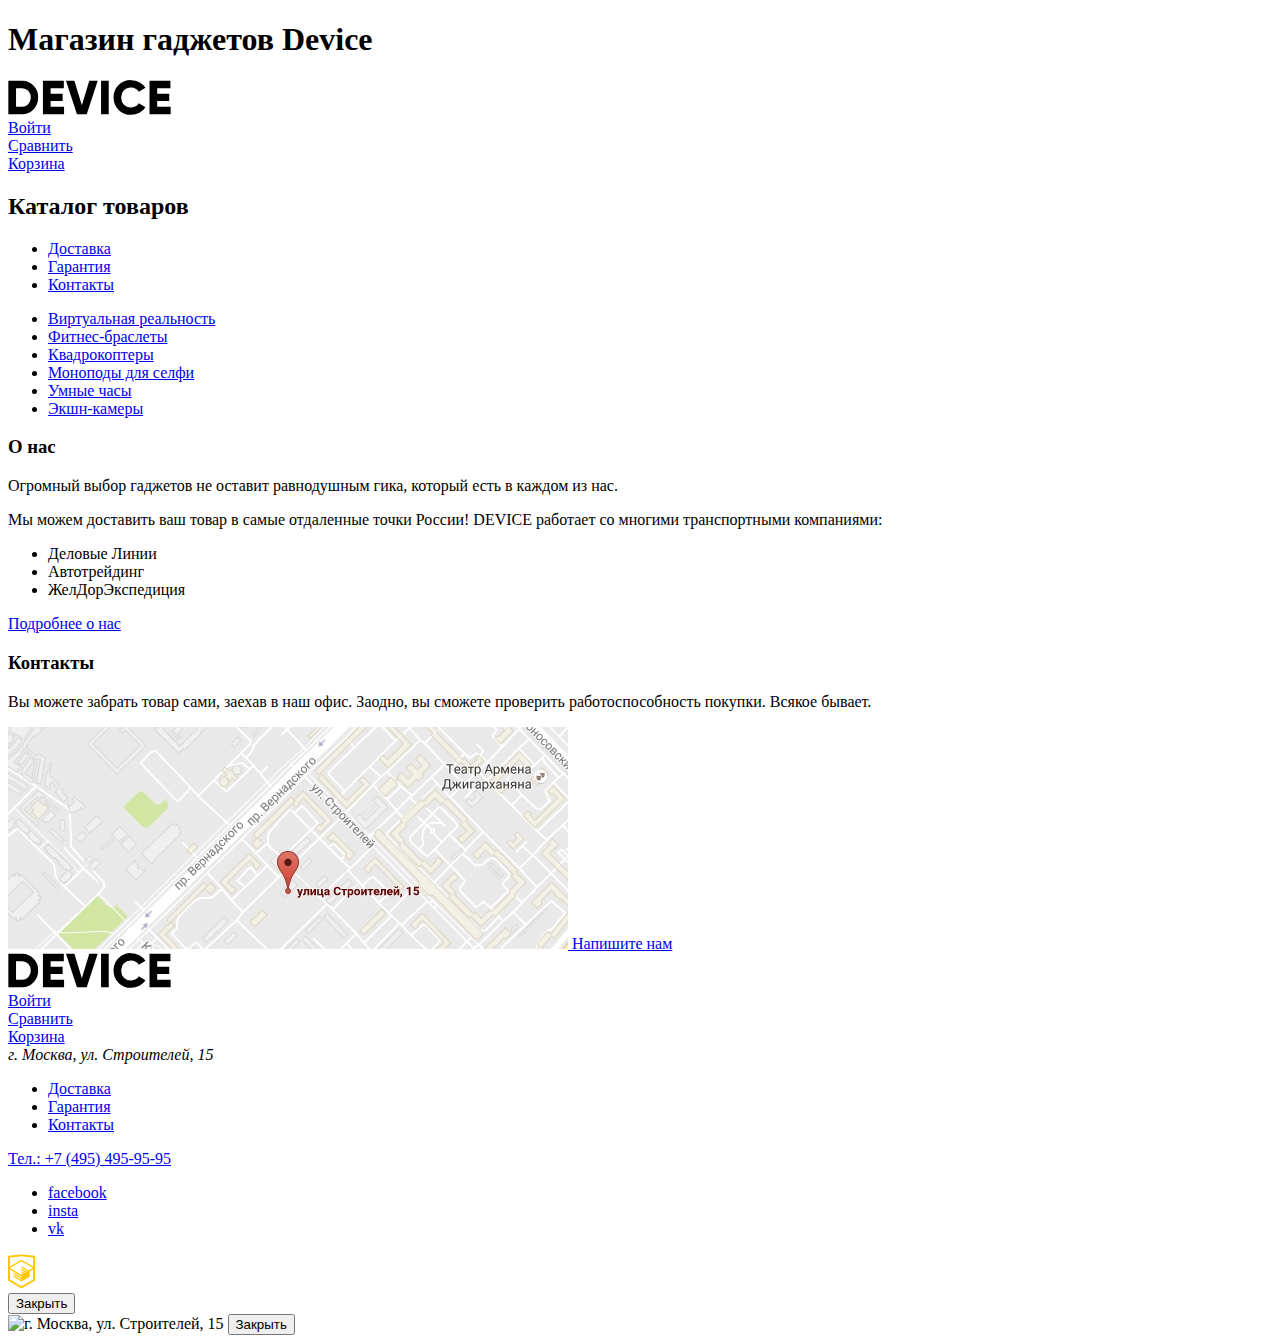
==== index.html @ 7f04fe3e "Added images" ====
<!DOCTYPE html>
<html lang="ru">
    <head>
        <meta charset="utf-8">
        <title>HTML Academy: Девайс</title>
    </head>
    <body>
        <header class="main-header">
            <h1 class="visualy hidden">Магазин гаджетов Device</h1>
            <a class="logo main-logo">
                <img src="img/logo-device.svg" width="163" height="35"  alt="DEVICE">
            </a>
            <div class="main-menu">
                <div class="form-search">
                <!--form will be here-->
                </div>
                <div class="authorization">
                    <a href="#">Войти</a>
                </div>
                <div>
                    <a href="#">Сравнить</a>
                </div>
                <div>
                    <a href="#">Корзина</a>
                </div>
            </div>
            <nav class="main-nav">
                <h2>Каталог товаров</h2>
                <ul>
                    <li><a href="#">Доставка</a></li>
                    <li><a href="#">Гарантия</a></li>
                    <li><a href="#">Контакты</a></li>
                </ul>
                <ul class="header-cotalog">
                    <li><a href="#">Виртуальная реальность</a></li>
                    <li><a href="#">Фитнеc-браслеты</a></li>
                    <li><a href="#">Квадрокоптеры</a></li>
                    <li><a href="catalog.html">Моноподы для селфи</a></li>
                    <li><a href="#">Умные часы</a></li>
                    <li><a href="#">Экшн-камеры</a></li>
                </ul>
            </nav>
        </header>
        <main class="main main-index">
            <!--content will be here-->
            <div class="info">
                <section>
                    <h3>О нас</h3>
                    <p>Огромный выбор гаджетов не оставит равнодушным гика, который есть в каждом из нас.</p>
                    <p>Мы можем доставить ваш товар в самые отдаленные точки России! DEVICE работает со многими транспортными компаниями:</p>
                    <ul class="delevery">
                        <li>Деловые Линии</li>
                        <li>Автотрейдинг</li>
                        <li>ЖелДорЭкспедиция</li>
                    </ul>
                    <a href="#" class="button">Подробнее о нас</a>
                </section>
                <section>
                    <h3>Контакты</h3>
                    <p>Вы можете забрать товар сами, заехав в наш офис. Заодно, вы сможете проверить работоспособность покупки. Всякое бывает.</p>
                    <a href="#">
                        <img src="img/map.jpg" width="560" height="222" alt="г. Москва, ул. Строителей, 15">
                    </a>
                    <a href="#" class="button">Напишите нам</a>
                </section>
            </div>
        </main>
        <footer>
            <div>
                <a class="logo footer-logo">
                    <img src="img/logo-device.svg" width="163" height="35" alt="DEVICE">
                </a>
                <div class="authorization authorization-footer">
                    <a href="#">Войти</a>
                </div>
                <div>
                    <a href="#">Сравнить</a>
                </div>
                <div>
                    <a href="#">Корзина</a>
                </div>
            </div>
            <div class="contacts">
                <address>г. Москва, ул. Строителей, 15</address>
                <ul>
                    <li>
                        <a href="#">Доставка</a>
                    </li>
                    <li>
                        <a href="#">Гарантия</a>
                    </li>
                    <li>
                        <a href="#">Контакты</a>
                    </li>
                </ul>
                <a href="tel:+74954959595">Тел.: +7 (495) 495-95-95</a>
            </div>
            <div class="social">
                <ul class="social-list">
                    <li>
                        <a href="#">
                            <span class="visualy-hidden">facebook</span>
                        </a>
                    </li>
                    <li>
                        <a href="#">
                            <span class="visualy-hidden">insta</span>
                        </a>
                    </li>
                    <li>
                        <a href="#">
                            <span class="visualy-hidden">vk</span>
                        </a>
                    </li>
                </ul>
                <a href="https://htmlacademy.ru/intensive/htmlcss">
                    <img src="img/logo-html.svg" width="27" height="35" alt="html academy">
                </a>
            </div>
        </footer>
        <!--Popups-->
        <div class="popup popup-message">
            <!--form wiil be here-->
            <button type="button" class="button-close">
				<span class="visualy-hidden">Закрыть</span>
			</button>
        </div>
        <div class="popup popup-map">
            <img src="#" alt="г. Москва, ул. Строителей, 15">
            <button type="button" class="button-close">
                <span class="visualy-hidden">Закрыть</span>
            </button>
        </div>
  </body>
  </html>
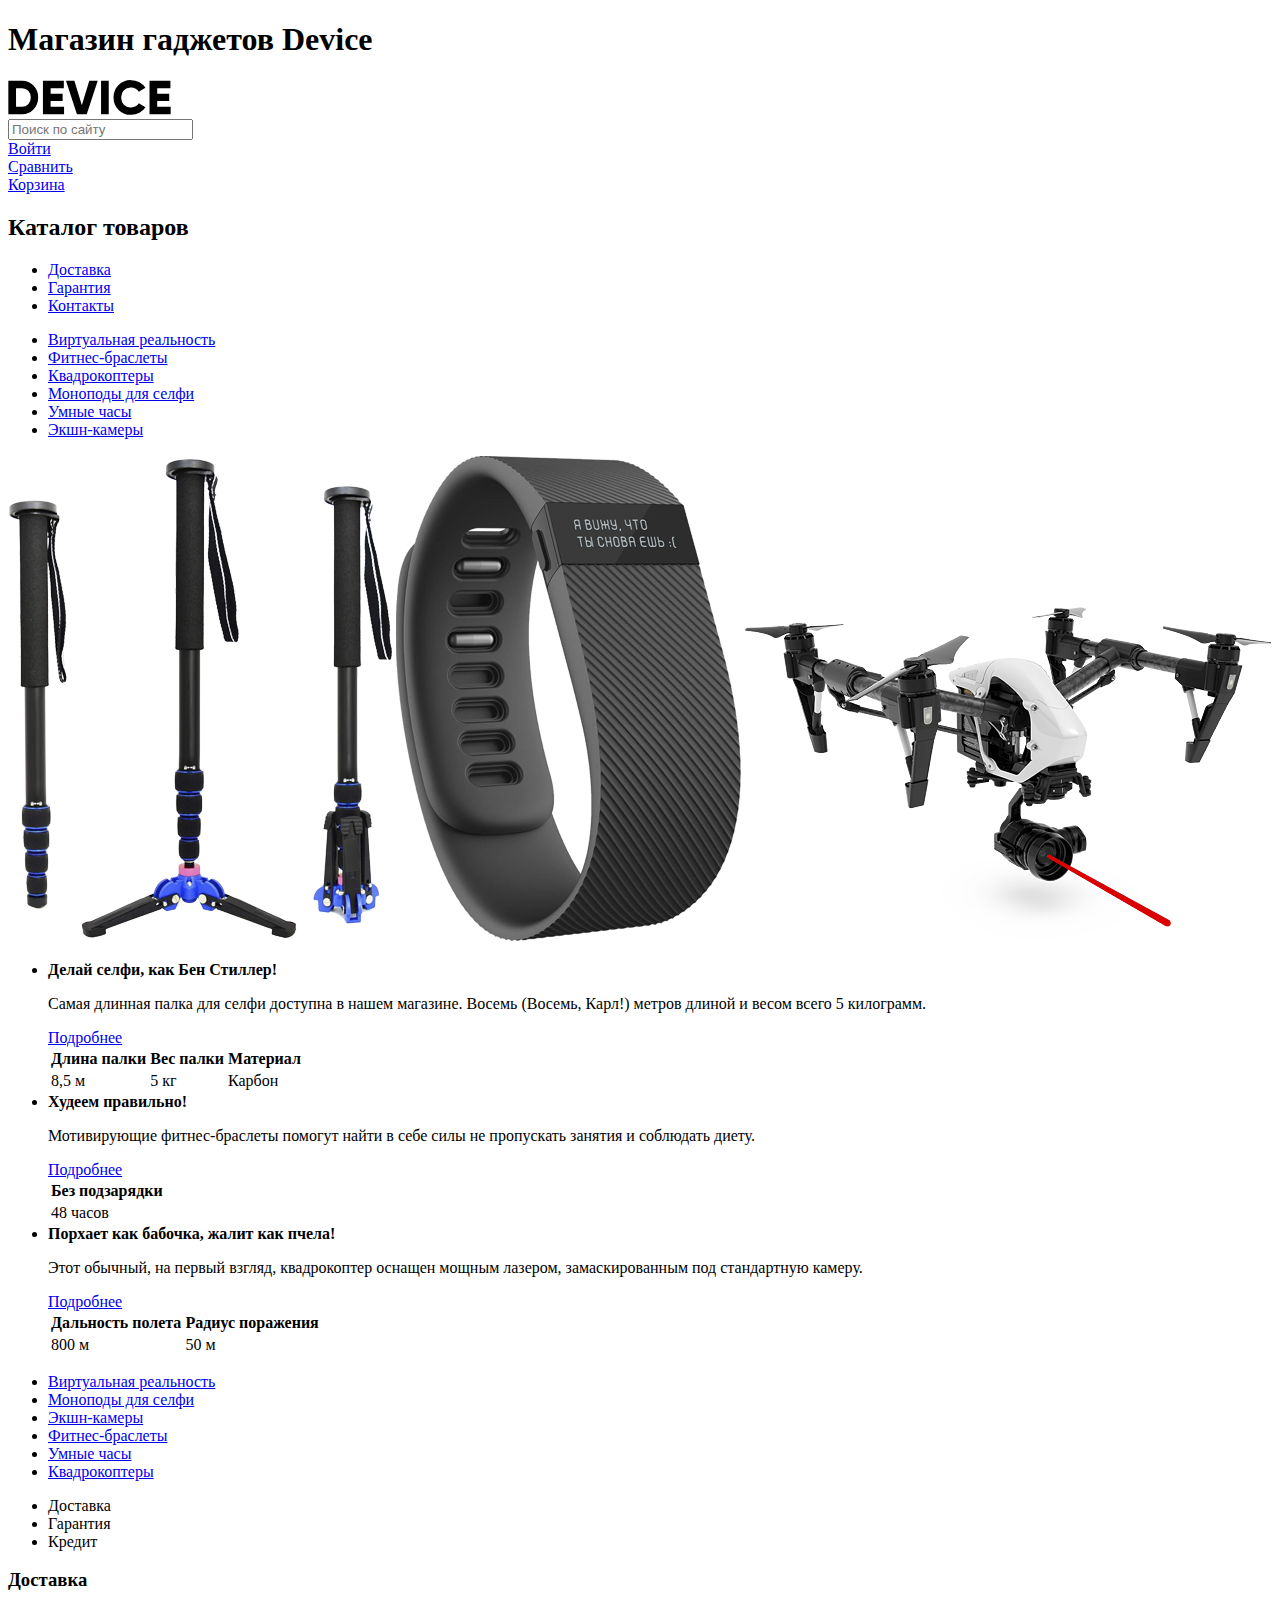
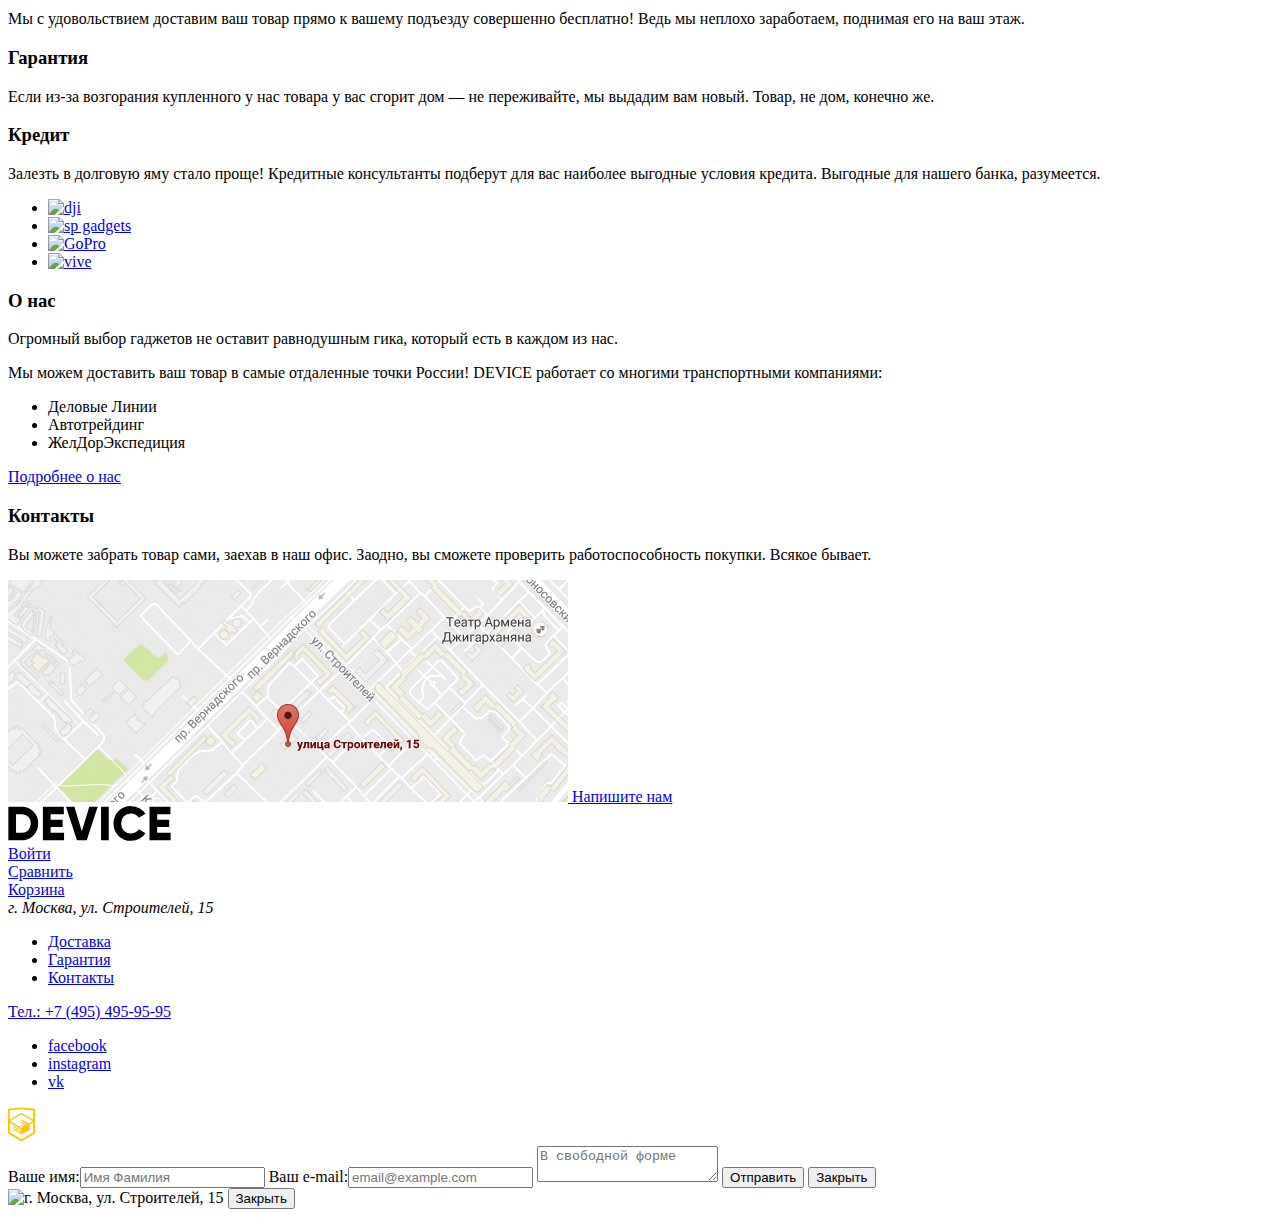
==== commit 7ac2ec2e: "Homework №4 -accessibility & forms" ====
--- a/index.html
+++ b/index.html
@@ -12,7 +12,9 @@
             </a>
             <div class="main-menu">
                 <div class="form-search">
-                <!--form will be here-->
+                    <form action="https://echo.htmlacademy.ru" method="post">
+                        <input type="search" name="search" placeholder="Поиск по сайту">
+                    </form>
                 </div>
                 <div class="authorization">
                     <a href="#">Войти</a>
@@ -42,7 +44,140 @@
             </nav>
         </header>
         <main class="main main-index">
-            <!--content will be here-->
+            <div class="slider">
+                <div class="slider-images">
+                    <img src="img/slider-1.png" alt="Самая длинная селфи палка" width="384" height="486">
+                    <img src="img/slider-2.png" alt="Фитнес-браслет" width="345" height="485">
+                    <img src="img/slider-3.png" alt="Квадрокоптер" width="526" height="334">
+                </div>
+				<ul class="slader-list">
+					<li>
+						<b>Делай селфи, как Бен Стиллер!</b>
+						<p>
+							Самая длинная палка для селфи доступна в нашем магазине.
+                            Восемь (Восемь, Карл!) метров длиной и весом всего 5 килограмм.
+						</p>
+						<a href="#" class="button"> Подробнее</a>
+						<table>
+							<tr>
+								<th>Длина палки</th>
+								<th>Вес палки</th>
+								<th>Материал</th>
+							</tr>
+							<tr>
+								<td>8,5 м</td>
+								<td>5 кг</td>
+								<td>Карбон</td>
+							</tr>
+						</table>
+					</li>
+					<li>
+						<b>Худеем правильно!</b>
+						<p>
+							Мотивирующие фитнес-браслеты помогут найти в себе силы не пропускать занятия и соблюдать диету.
+						</p>
+						<a href="#" class="button"> Подробнее</a>
+						<table>
+							<tr>
+								<th>Без подзарядки</th>
+							</tr>
+							<tr>
+								<td>48 часов</td>
+							</tr>
+						</table>
+					</li>
+					<li>
+						<b>Порхает как бабочка, жалит как пчела!</b>
+						<p>
+							Этот обычный, на первый взгляд, квадрокоптер оснащен мощным лазером, замаскированным под стандартную камеру.
+						</p>
+						<a href="#" class="button"> Подробнее</a>
+						<table>
+							<tr>
+								<th>Дальность полета</th>
+								<th>Радиус поражения</th>
+							</tr>
+							<tr>
+								<td>800 м</td>
+								<td>50 м</td>
+							</tr>
+						</table>
+					</li>
+				</ul>
+			</div>
+			<ul class="main-cotalog-list">
+				<li>
+					<div class="icon-container"></div>
+					<a href="#">Виртуальная реальность</a>
+				</li>
+				<li>
+					<div class="icon-container"></div>
+					<a href="catalog.html">Моноподы для селфи</a>
+				</li>
+				<li>
+					<div class="icon-container"></div>
+					<a href="#">Экшн-камеры</a>
+				</li>
+				<li>
+					<div class="icon-container"></div>
+					<a href="#">Фитнеc-браслеты</a>
+				</li>
+				<li>
+					<div class="icon-container"></div>
+					<a href="#">Умные часы</a>
+				</li>
+				<li>
+					<div class="icon-container"></div>
+					<a href="#">Квадрокоптеры</a>
+				</li>
+			</ul>
+			<section class="service">
+				<ul class="service-slider">
+					<li>Доставка</li>
+					<li>Гарантия</li>
+					<li>Кредит</li>
+				</ul>
+				<div class="service-item">
+					<h3>Доставка</h3>
+					<p>
+						Мы с удовольствием доставим ваш товар прямо к вашему подъезду совершенно бесплатно! Ведь мы неплохо заработаем, поднимая его на ваш этаж.
+					</p>
+				</div>
+				<div class="service-item">
+					<h3>Гарантия</h3>
+					<p>
+						Если из-за возгорания купленного у нас товара у вас сгорит дом — не переживайте, мы выдадим вам новый. Товар, не дом, конечно же.
+					</p>
+				</div>
+				<div class="service-item">
+					<h3>Кредит</h3>
+					<p>
+						Залезть в долговую яму стало проще! Кредитные консультанты подберут для вас наиболее выгодные условия кредита. Выгодные для нашего банка, разумеется.
+					</p>
+				</div>
+			</section>
+			<ul class="brands">
+				<li>
+					<a href="#">
+						<img src="img/dji.jpg" alt="dji" width="260" height="100">
+					</a>
+				</li>
+				<li>
+					<a href="#">
+						<img src="img/spg.jpg" alt="sp gadgets" width="260" height="100">
+					</a>
+				</li>
+				<li>
+					<a href="#">
+						<img src="img/gopro.jpg" alt="GoPro" width="260" height="100">
+					</a>
+				</li>
+				<li>
+					<a href="#">
+						<img src="img/vive.jpg" alt="vive" width="260" height="100">
+					</a>
+				</li>
+			</ul>
             <div class="info">
                 <section>
                     <h3>О нас</h3>
@@ -104,7 +239,7 @@
                     </li>
                     <li>
                         <a href="#">
-                            <span class="visualy-hidden">insta</span>
+                            <span class="visualy-hidden">instagram</span>
                         </a>
                     </li>
                     <li>
@@ -120,10 +255,19 @@
         </footer>
         <!--Popups-->
         <div class="popup popup-message">
-            <!--form wiil be here-->
-            <button type="button" class="button-close">
-				<span class="visualy-hidden">Закрыть</span>
-			</button>
+            <form action="https://echo.htmlacademy.ru" method="post">
+                <label>
+                    Ваше имя:<input type="text" name="user-name" placeholder="Имя Фамилия">
+                </label>
+                <label>
+                    Ваш e-mail:<input type="email" name="user-email" placeholder="email@example.com">
+                </label>
+                <textarea name="text-message" placeholder="В свободной форме"></textarea>
+                <button type="submit" class="button">Отправить</button>
+                <button type="button" class="button-close">
+    				<span class="visualy-hidden">Закрыть</span>
+    			</button>
+            </form>
         </div>
         <div class="popup popup-map">
             <img src="#" alt="г. Москва, ул. Строителей, 15">
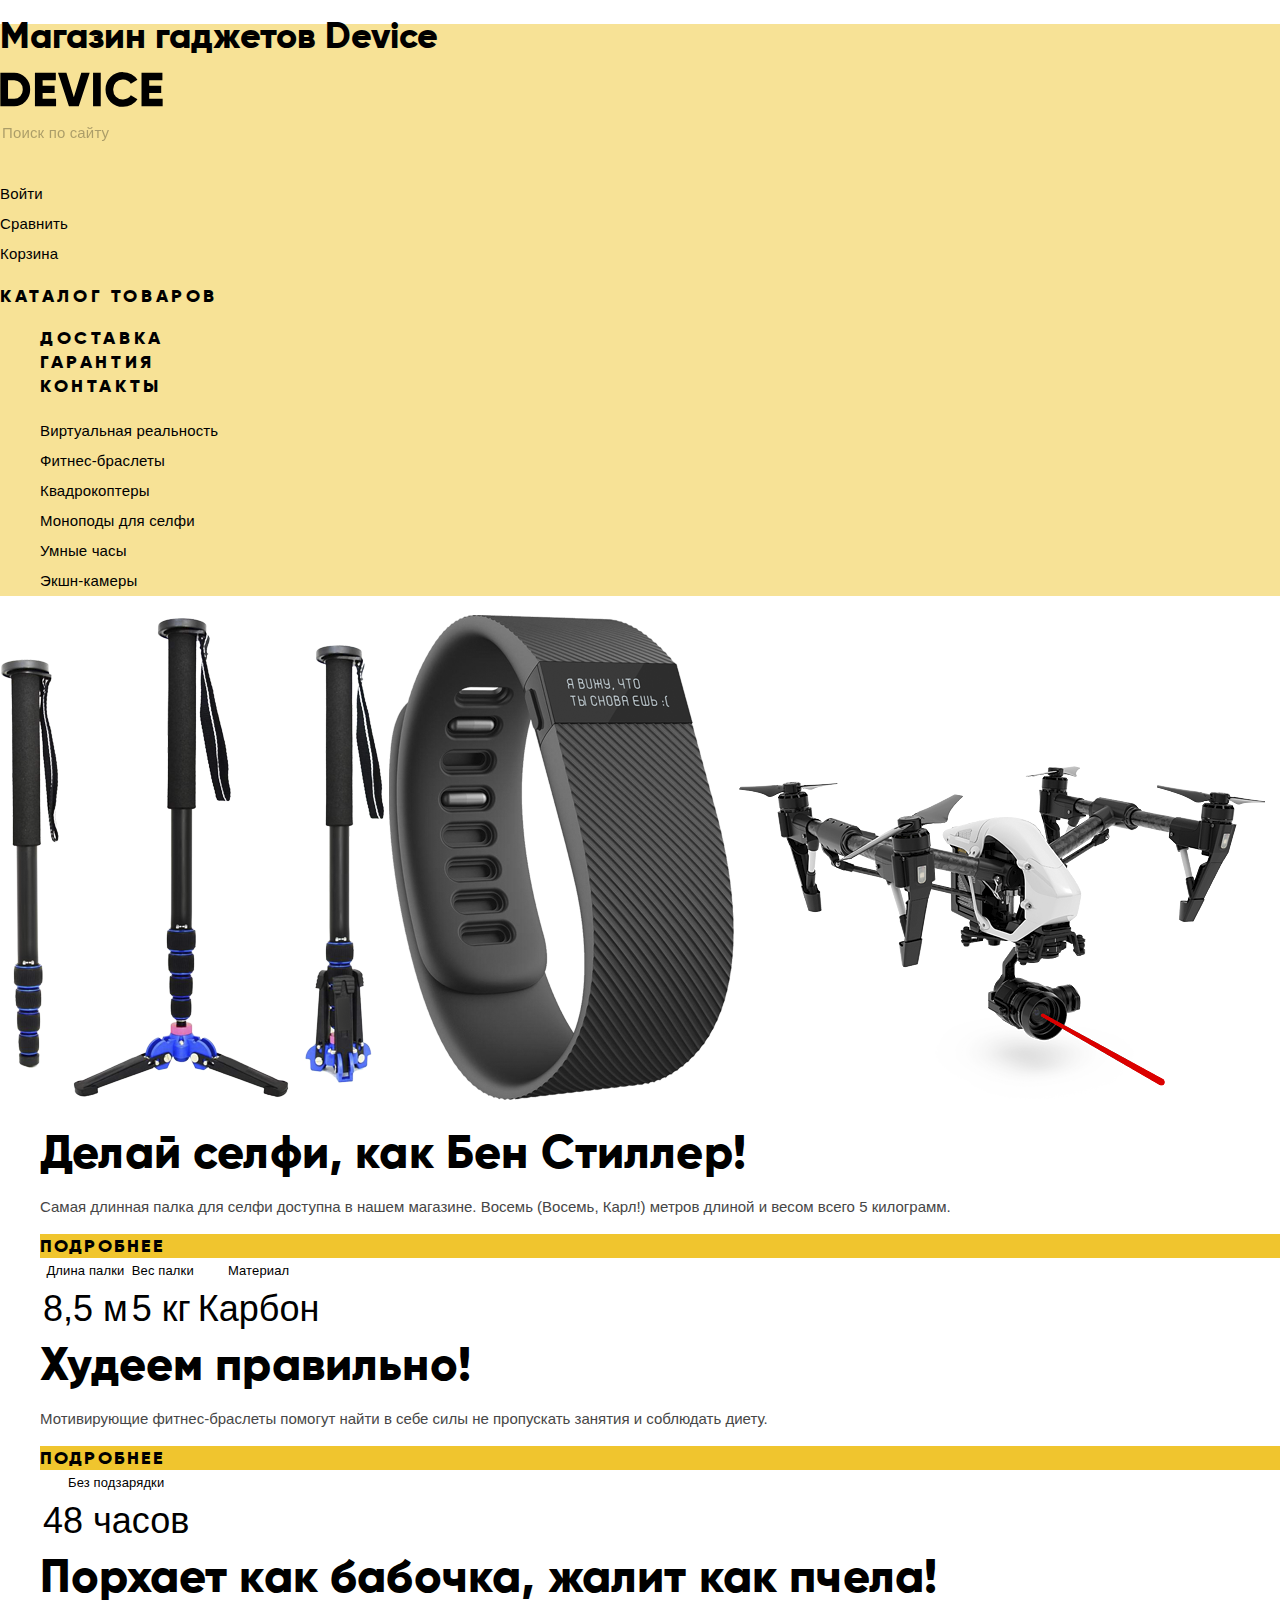
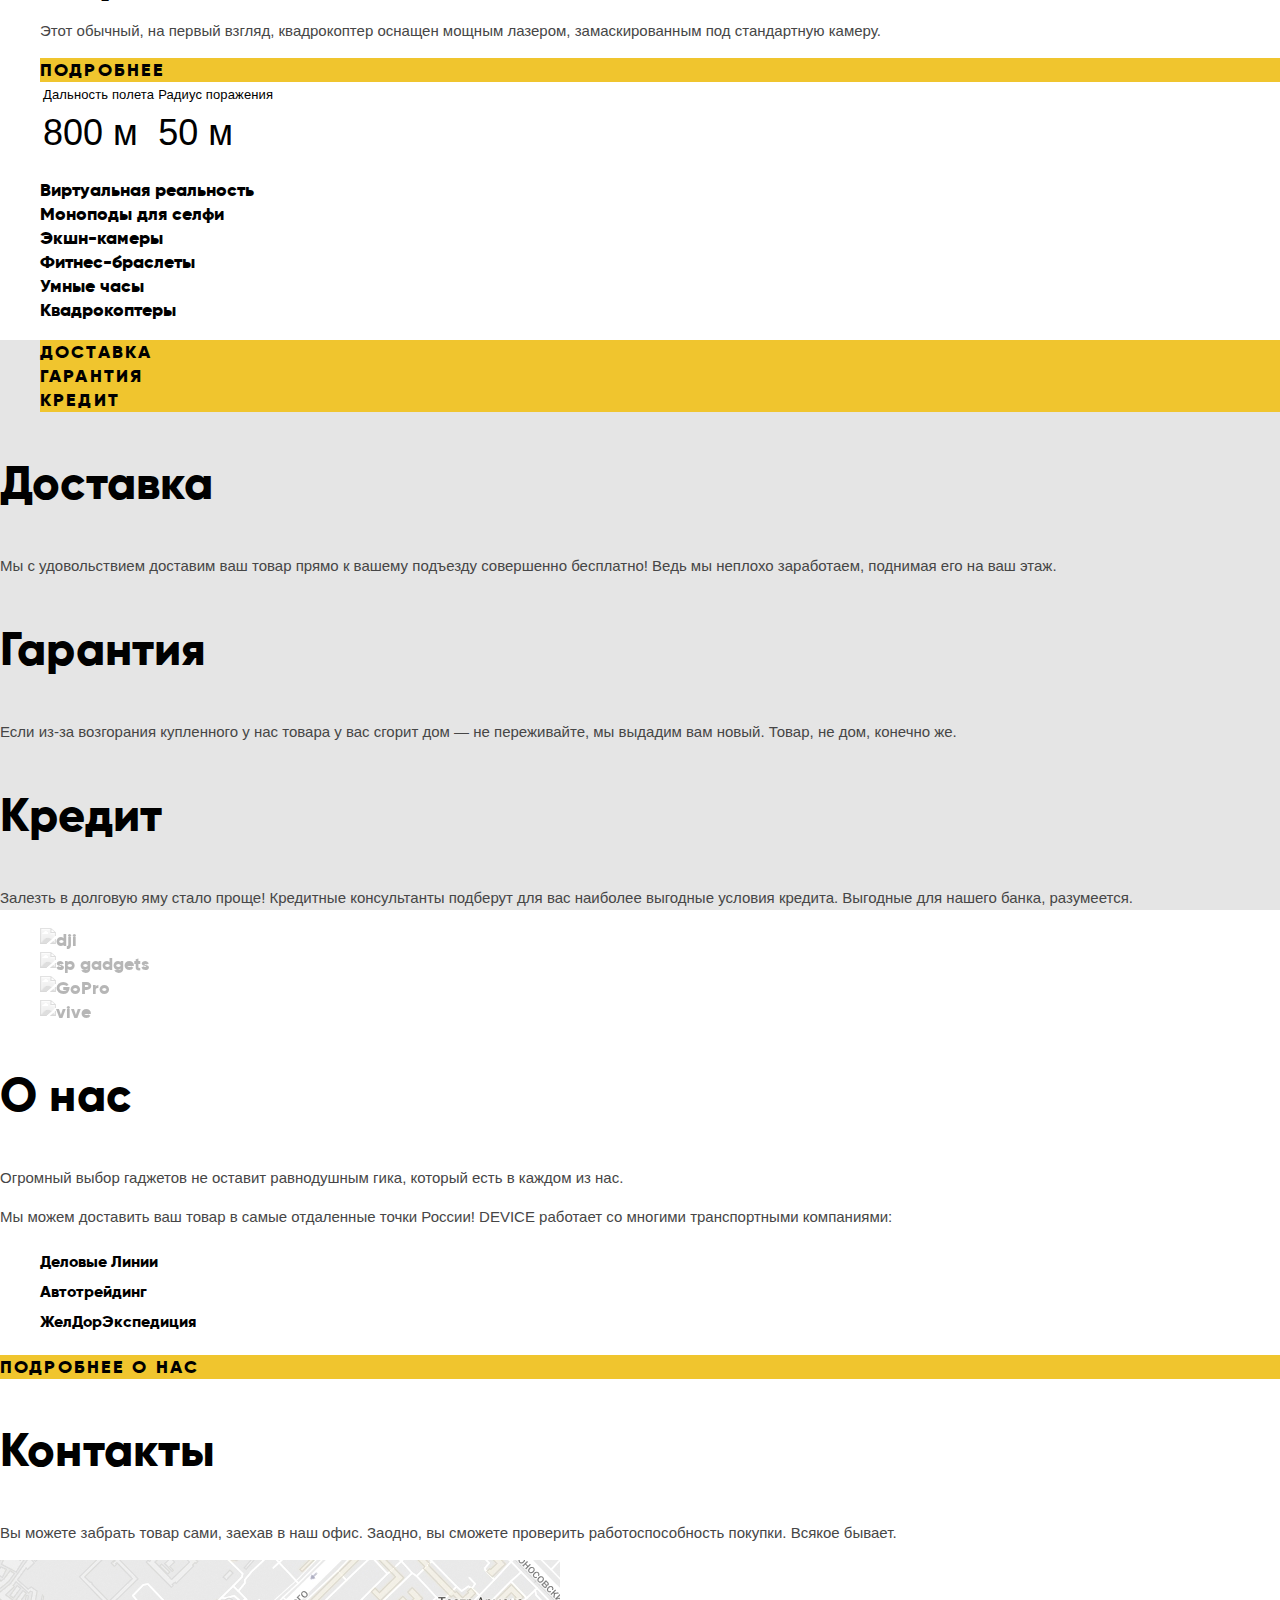
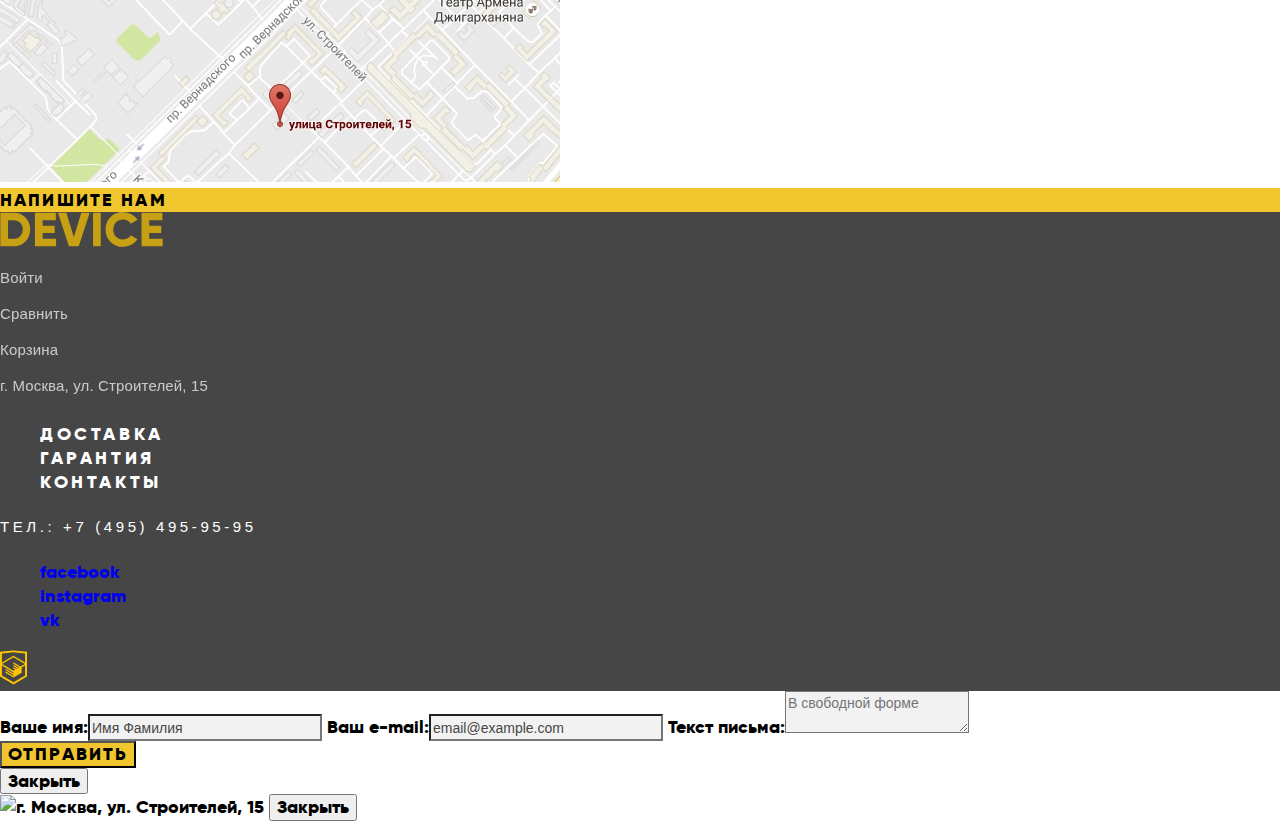
==== commit 7382b050: "homework #5" ====
--- a/index.html
+++ b/index.html
@@ -3,17 +3,20 @@
     <head>
         <meta charset="utf-8">
         <title>HTML Academy: Девайс</title>
+        <link href="css/normalize.css" rel="stylesheet">
+        <link href="css/style.css" rel="stylesheet">
     </head>
     <body>
         <header class="main-header">
             <h1 class="visualy hidden">Магазин гаджетов Device</h1>
             <a class="logo main-logo">
-                <img src="img/logo-device.svg" width="163" height="35"  alt="DEVICE">
+                <img src="img/logo-device.svg" width="163" height="35"  alt="DEVICE logo">
             </a>
             <div class="main-menu">
                 <div class="form-search">
                     <form action="https://echo.htmlacademy.ru" method="post">
                         <input type="search" name="search" placeholder="Поиск по сайту">
+                        <a href="#" class="search-button">Найти</a>
                     </form>
                 </div>
                 <div class="authorization">
@@ -28,7 +31,7 @@
             </div>
             <nav class="main-nav">
                 <h2>Каталог товаров</h2>
-                <ul>
+                <ul class="header-service">
                     <li><a href="#">Доставка</a></li>
                     <li><a href="#">Гарантия</a></li>
                     <li><a href="#">Контакты</a></li>
@@ -133,9 +136,9 @@
 			</ul>
 			<section class="service">
 				<ul class="service-slider">
-					<li>Доставка</li>
-					<li>Гарантия</li>
-					<li>Кредит</li>
+					<li class="button button-service">Доставка</li>
+					<li class="button button-service">Гарантия</li>
+					<li class="button button-service">Кредит</li>
 				</ul>
 				<div class="service-item">
 					<h3>Доставка</h3>
@@ -200,10 +203,10 @@
                 </section>
             </div>
         </main>
-        <footer>
-            <div>
+        <footer class="footer">
+            <div class="footer-top">
                 <a class="logo footer-logo">
-                    <img src="img/logo-device.svg" width="163" height="35" alt="DEVICE">
+                    <img src="img/logo-device-footer.svg" width="163" height="35" alt="DEVICE">
                 </a>
                 <div class="authorization authorization-footer">
                     <a href="#">Войти</a>
@@ -228,7 +231,7 @@
                         <a href="#">Контакты</a>
                     </li>
                 </ul>
-                <a href="tel:+74954959595">Тел.: +7 (495) 495-95-95</a>
+                <a href="tel:+74954959595" class="tel">Тел.: +7 (495) 495-95-95</a>
             </div>
             <div class="social">
                 <ul class="social-list">
@@ -262,7 +265,9 @@
                 <label>
                     Ваш e-mail:<input type="email" name="user-email" placeholder="email@example.com">
                 </label>
-                <textarea name="text-message" placeholder="В свободной форме"></textarea>
+                <label>
+                    Текст письма:<textarea name="text-message" placeholder="В свободной форме"></textarea>
+                </label>
                 <button type="submit" class="button">Отправить</button>
                 <button type="button" class="button-close">
     				<span class="visualy-hidden">Закрыть</span>
@@ -275,5 +280,6 @@
                 <span class="visualy-hidden">Закрыть</span>
             </button>
         </div>
+        <script src="http://localhost:35729/livereload.js"></script>
   </body>
   </html>
--- a/css/style.css
+++ b/css/style.css
@@ -0,0 +1,552 @@
+@font-face {
+    font-family: 'gilroylight';
+    src: url('../fonts/gilroyextra.woff2') format('woff2'),
+         url('../fonts/gilroyextra.woff') format('woff'),
+         url('../fonts/gilroyextrabold.woff2') format('woff2'),
+         url('../fonts/gilroyextrabold.woff') format('woff');
+    font-weight: normal;
+    font-style: normal;
+}
+
+@font-face {
+    font-family: '';
+    src: url('../fonts/opensans.woff2') format('woff2'),
+         url('../fonts/opensans.woff') format('woff'),
+         url('../fonts/opensansbold.woff2') format('woff2'),
+         url('../fonts/opensansbold.woff') format('woff');
+    font-weight: normal;
+    font-style: normal;
+}
+
+body {
+    margin: 0;
+
+    font-family: 'gilroylight', sans-serif;
+    font-size: 18px;
+    line-height: 24px;
+    font-weight: 400;
+    color: #000000;
+}
+
+a {
+    text-decoration: none;
+}
+
+.button {
+    display: block;
+
+    text-transform: uppercase;
+    letter-spacing: 2.15px;
+
+    background-color: #f0c52e;
+    color: #000000;
+}
+
+.button:active {
+    opacity: 0.3;
+}
+
+/*header*/
+
+.main-header {
+    background-color: #f7e296;
+}
+
+.main-header a {
+    font-family: 'opensans', sans-serif;
+    font-size: 15px;
+    font-weight: 300;
+    line-height: 30px;
+    color: #000000;
+    letter-spacing: 0.15px;
+}
+
+.logo:hover,
+.logo:focus,
+.main-header a:hover,
+.main-header a:focus,
+.footer a:hover,
+.footer a:focus {
+    opacity: 0.6;
+}
+
+.logo:active,
+.main-header a:active,
+.footer a:active {
+    opacity: 0.3;
+}
+
+input[type="search"] {
+    font-family: 'opensans', sans-serif;
+    font-size: 15px;
+    font-weight: 300;
+    line-height: 30px;
+    letter-spacing: 0.15px;
+
+    color: #000000;
+    background-color: #f7e296;
+    border: none;
+    opacity: 0.3;
+}
+
+input[type="search"]::-webkit-input-placeholder {
+    color: #000000;
+}
+
+input[type="search"]::-moz-placeholder {
+    color: #000000;
+}
+
+input[type="search"]:hover {
+    opacity: 0.6;
+}
+
+input[type="search"]:focus {
+    opacity: 1;
+    outline: none;
+}
+
+input[type="search"]:focus+.search-button {
+    border: 2px solid #000000;
+    opacity: 1;
+}
+
+.form-search .search-button {
+    display: block;
+
+    opacity: 0;
+}
+
+.form-search .search-button:hover {
+    color: #ffffff;
+
+    background-color: #000000;
+    opacity: 1;
+}
+
+.form-search .search-button:active {
+    color: #252525;
+}
+
+
+.main-nav h2,
+.header-service a {
+    font-family: inherit;
+    font-size: 18px;
+    font-weight: 400;
+    line-height: 24px;
+    text-transform: uppercase;
+    letter-spacing: 3.6px;
+}
+
+.main-nav ul {
+    list-style: none;
+}
+
+/*main-index*/
+
+/*slider*/
+
+.slader-list {
+    list-style: none;
+}
+
+.slader-list b {
+    font-size: 47px;
+    font-weight: 400;
+    line-height: 56px;
+    letter-spacing: 0.17px;
+}
+
+.slader-list p {
+    font-family: 'opensans', sans-serif;
+    font-size: 15px;
+    font-weight: 300;
+    line-height: 30px
+    letter-spacing: 0.15px;
+    color: #464646;
+
+    background-color: #ffffff;
+}
+
+table th {
+    font-family: 'opensans', sans-serif;
+    font-size: 13px;
+    font-weight: 300;
+    line-height: 20px;
+    letter-spacing: 0.13px;
+}
+
+table td {
+    font-family: 'gilroyextra', sans-serif;
+    font-size: 36px;
+    font-weight: 300;
+    line-height: 48px;
+}
+
+/*main-catalog*/
+
+.main-cotalog-list {
+    list-style: none;
+}
+
+.main-cotalog-list a {
+    color: #000000;
+}
+
+.main-cotalog-list li:active {
+    opacity: 0.3;
+}
+
+/*servise*/
+
+.service {
+    background-color: #e5e5e5;
+}
+
+.service-slider {
+    list-style: none;
+}
+
+.service-slider li:active {
+    background-color: #000000;
+    color: #f7e296;
+    opacity: 1;
+}
+
+.service-item h3 {
+    font-size: 47px;
+    font-weight: 400;
+    line-height: 48px;
+    letter-spacing: 0.21px;
+}
+
+.service-item p {
+    font-family: 'opensans', sans-serif;
+    font-size: 15px;
+    font-weight: 300;
+    line-height: 30px
+    letter-spacing: 0.15px;
+    color: #464646;
+}
+
+/*brands*/
+
+.brands {
+    list-style: none;
+}
+
+.brands img {
+    -webkit-filter: grayscale(100%);
+    -moz-filter: grayscale(100%);
+    -ms-filter: grayscale(100%);
+    -o-filter: grayscale(100%);
+    filter: grayscale(100%);
+    filter: gray; /* IE 6-9 */
+
+    opacity: 0.3;
+}
+
+.brands img:hover,
+.brands img:focus {
+    -webkit-filter: none;
+    -moz-filter: none;
+    -ms-filter: none;
+    -o-filter: none;
+    filter: none;
+    filter: none; /* IE 6-9 */
+
+    opacity: 1;
+}
+
+/*info*/
+
+.info h3 {
+    font-size: 47px;
+    font-weight: 400;
+    line-height: 48px;
+    letter-spacing: 0.21px;
+}
+
+.info p {
+    font-family: 'opensans', sans-serif;
+    font-size: 15px;
+    font-weight: 300;
+    line-height: 30px
+    letter-spacing: 0.15px;
+    color: #464646;
+}
+
+.delevery {
+    list-style: none;
+}
+
+.delevery li {
+    font-size: 16px;
+    font-weight: 400;
+    line-height: 30px;
+}
+
+/*main-catalog*/
+
+.maim-catalog h1 {
+    font-size: 47px;
+    font-weight: 400;
+    line-height: 48px;
+    letter-spacing: 0.17px;
+}
+
+.breadcrumbs {
+    list-style: none;
+}
+
+.breadcrumbs a {
+    font-family: 'opensans', sans-serif;
+    font-size: 14px;
+    font-weight: 300;
+    line-height: 24px;
+    letter-spacing: 0.14px;
+    color: inherit;
+
+    opacity: 0.3;
+}
+
+.breadcrumbs a:hover,
+.breadcrumbs a:focus {
+    opacity: 0.6;
+}
+
+.breadcrumbs a:active {
+    opacity: 0.1;
+}
+
+/*filter-catalog*/
+
+.filter-catalog h3,
+.catalog-sorting h3{
+    font-size: 16px;
+    font-weight: 400;
+    line-height: 24px;
+    text-transform: uppercase;
+    letter-spacing: 0.91px;
+}
+
+.range-filter input[type="text"] {
+    font-family: Gilroy;
+    font-size: 14px;
+    font-weight: 300;
+    line-height: 24px;
+    opacity: 0.2;
+}
+
+.filter-catalog {
+    color: #000000;
+    background-color: #efefef;
+}
+
+.filter-catalog h3 {
+    color: #000000;
+    background-color: #dbdbdb;
+}
+
+.filter-catalog ul {
+    list-style: none;
+}
+
+.filter-catalog fieldset {
+    border: none;
+}
+
+.filter-catalog label {
+    font-family: 'opensans', sans-serif;
+    font-size: 14px;
+    font-weight: 300;
+    line-height: 40px;
+    letter-spacing: 0.14px;
+}
+
+.catalog-sorting {
+    color: #000000;
+    background-color: #ebebeb;
+}
+
+.catalog-sorting ul {
+    list-style: none;
+}
+
+.sorting-list a {
+    font-family: 'opensans', sans-serif;
+    font-size: 14px;
+    font-weight: 300;
+    line-height: 18px;
+    color: #000000;
+
+    opacity: 0.3;
+}
+
+.sorting-list a:hover,
+.sorting-list a:focus {
+    opacity: 0.6;
+}
+
+.sorting-list a:active {
+    opacity: 1;
+}
+
+/*catalog*/
+
+.catalog-list {
+    list-style: none;
+}
+
+.catalog-item {
+    color: inherit;
+}
+
+.catalog-list .price {
+    font-family: Gilroy;
+    font-size: 16px;
+    font-weight: 300;
+    line-height: 24px;
+    letter-spacing: 0.16px;
+    color: #464646;
+}
+
+.popup-catalog-item {
+    font-family: 'opensans', sans-serif;
+    font-size: 13px;
+    font-weight: 300;
+    line-height: 36px;
+    letter-spacing: 0.13px;
+    color: #000000;
+
+    opacity: 0.5;
+}
+
+.popup-catalog-item:hover,
+.popup-catalog-item:focus {
+    opacity: 1;
+}
+
+.popup-catalog-item:active {
+    opacity: 0.2;
+}
+
+/*pagination*/
+
+.pagination {
+    background-color: #ebebeb;
+}
+
+.pagination ul {
+    list-style: none;
+}
+
+.pagination a {
+    color: #000000;
+}
+
+.back-next {
+    display: block;
+}
+
+.back-next:hover,
+.back-next:focus {
+    background-color: #d8d8d8;
+}
+
+.back-next:active span {
+    opacity: 0.3;
+}
+
+.pagination-list a {
+    opacity: 0.3;
+}
+
+.pagination-list a:hover,
+.pagination-list a:focus {
+    opacity: 0.6;
+}
+
+.pagination-list a:active{
+    opacity: 1;
+}
+
+/*footer*/
+
+.footer {
+    background-color: #464646;
+}
+
+.footer li {
+    list-style: none;
+}
+
+.footer-top a,
+.contacts address {
+    font-family: 'opensans', sans-serif;
+    font-size: 15px;
+    font-weight: 300;
+    line-height: 36px;
+    letter-spacing: 0.15px;
+    color: #ffffff;
+
+    opacity: 0.7;
+}
+
+.contacts address {
+    font-style: normal;
+}
+
+.contacts a {
+    text-transform: uppercase;
+    letter-spacing: 3.6px;
+    color: #ffffff;
+}
+
+.contacts .tel {
+    font-family: 'opensans', sans-serif;
+    font-size: 15px;
+    font-weight: 300;
+    line-height: 30px
+}
+
+/*Popups*/
+
+.popup-message input,
+.popup-message  textarea {
+    background-color: #f2f2f2;
+}
+
+.popup-message input[type="text"]::-webkit-input-placeholder,
+.popup-message input[type="email"]::-webkit-input-placeholder,
+.popup-message textarea[placeholder] {
+    font-family: 'opensans', sans-serif;
+    font-size: 14px;
+    font-weight: 400;
+    line-height: 18px;
+    color: #464646;
+}
+
+.popup-message input[type="text"]::-moz-placeholder,
+.popup-message input[type="email"]::-moz-placeholder {
+    font-family: 'opensans', sans-serif;
+    font-size: 14px;
+    font-weight: 400;
+    line-height: 18px;
+    color: #464646;
+}
+
+.popup-message input:hover,
+.popup-message textarea:hover {
+    background-color: #eaeaea;
+}
+
+.popup-message input:focus,
+.popup-message textarea:focus {
+    background-color: #ffffff;
+}
+
+.popup-message input:invalid {
+    background-color: #f6dada;
+}
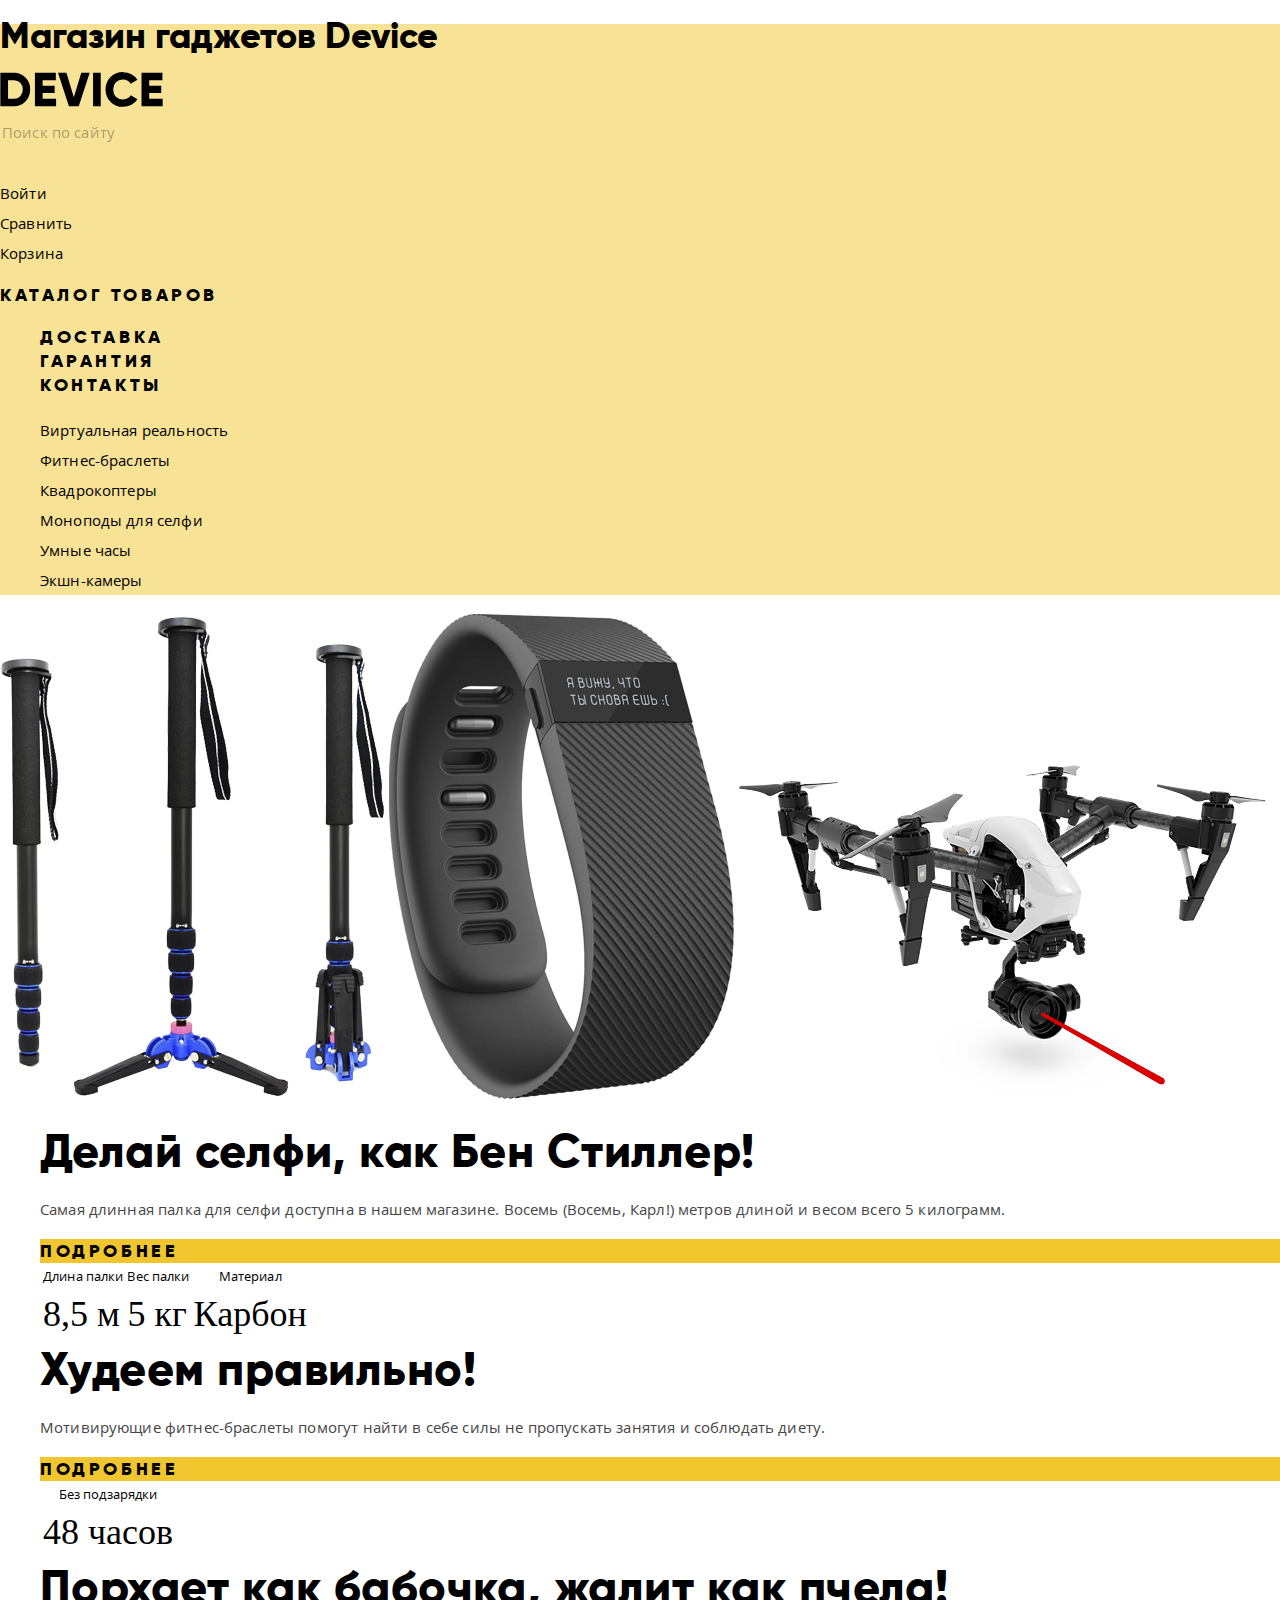
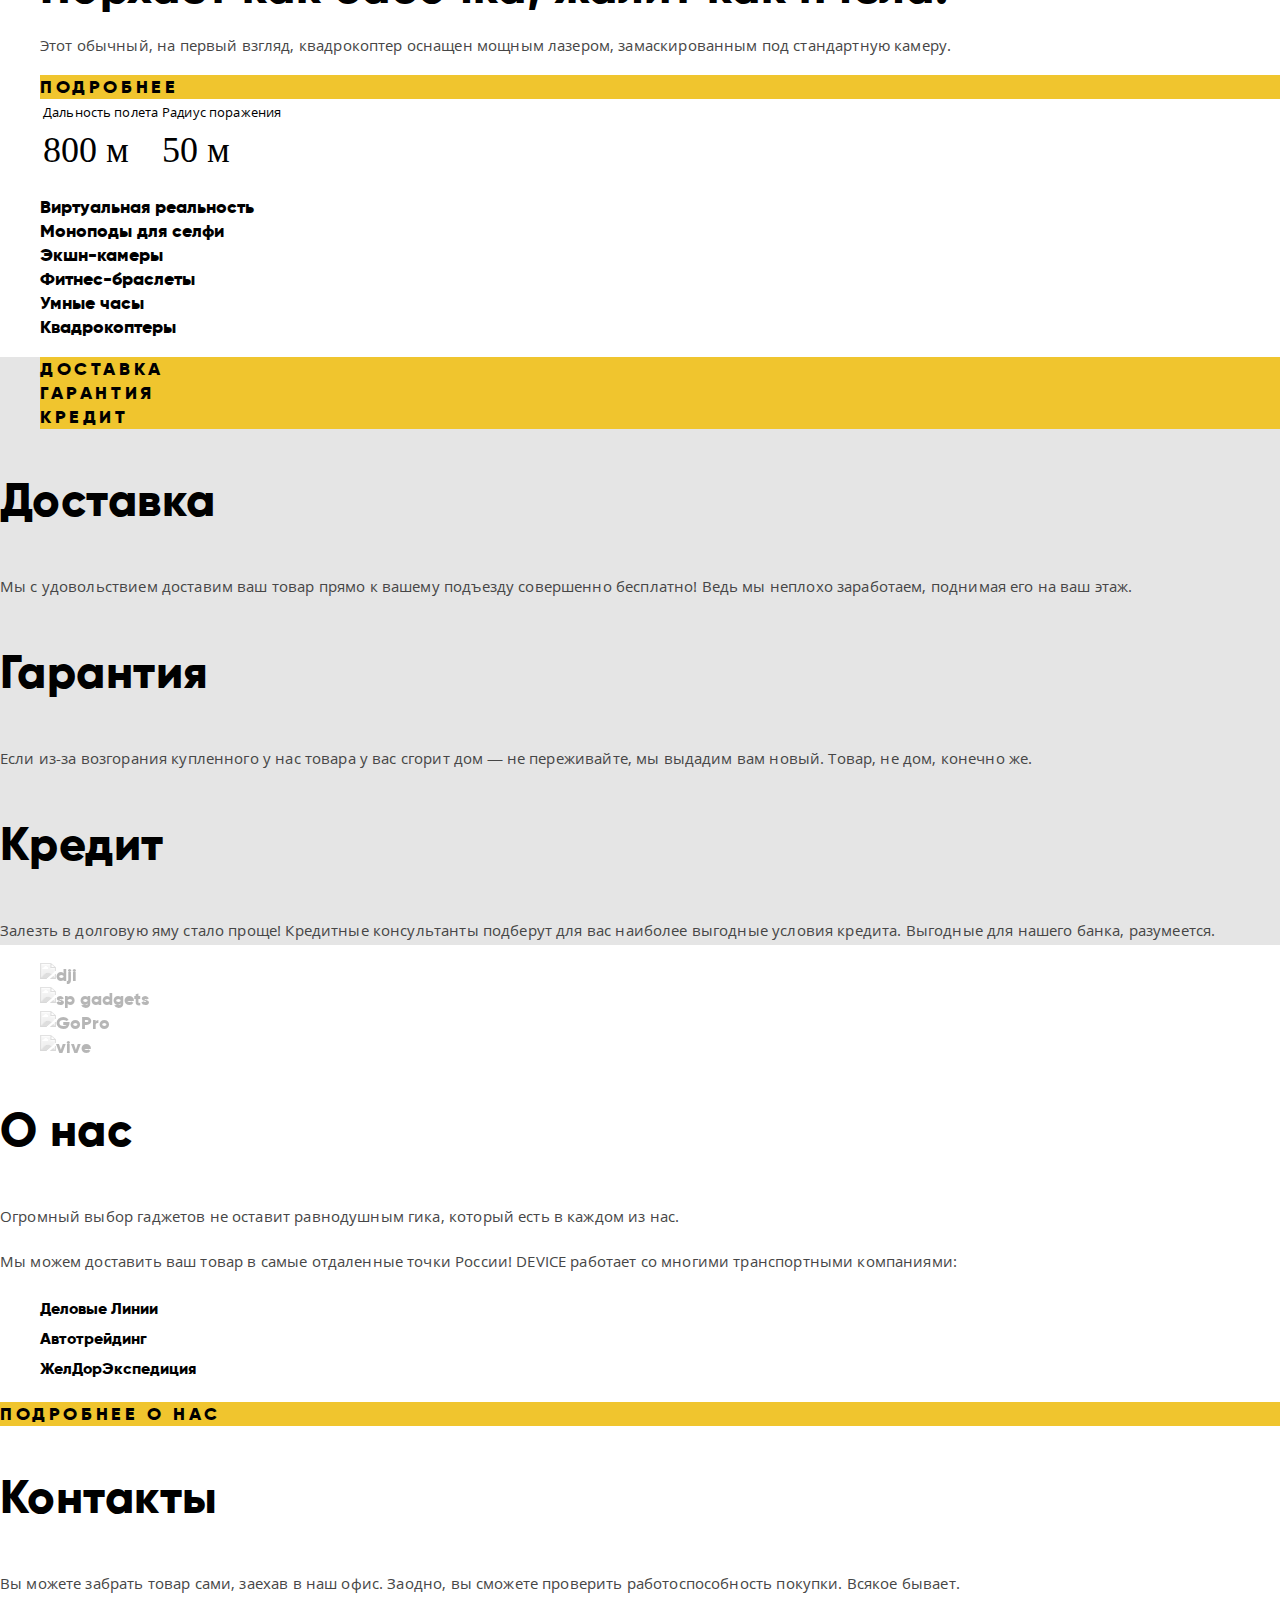
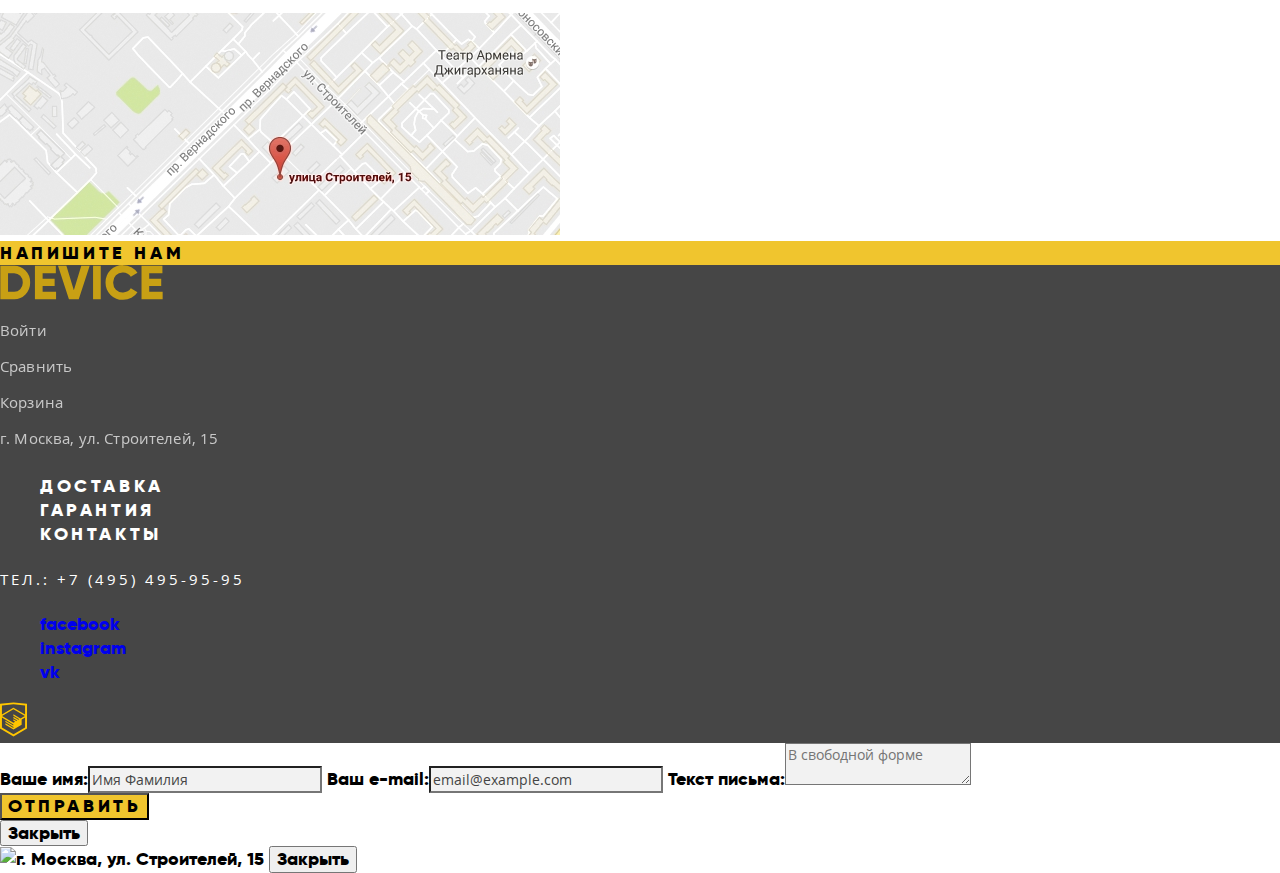
==== commit 05aeab28: "corrected" ====
--- a/index.html
+++ b/index.html
@@ -61,7 +61,7 @@
                             Восемь (Восемь, Карл!) метров длиной и весом всего 5 килограмм.
 						</p>
 						<a href="#" class="button"> Подробнее</a>
-						<table>
+						<table class="table-slider">
 							<tr>
 								<th>Длина палки</th>
 								<th>Вес палки</th>
@@ -80,7 +80,7 @@
 							Мотивирующие фитнес-браслеты помогут найти в себе силы не пропускать занятия и соблюдать диету.
 						</p>
 						<a href="#" class="button"> Подробнее</a>
-						<table>
+						<table class="table-slider">
 							<tr>
 								<th>Без подзарядки</th>
 							</tr>
@@ -95,7 +95,7 @@
 							Этот обычный, на первый взгляд, квадрокоптер оснащен мощным лазером, замаскированным под стандартную камеру.
 						</p>
 						<a href="#" class="button"> Подробнее</a>
-						<table>
+						<table class="table-slider">
 							<tr>
 								<th>Дальность полета</th>
 								<th>Радиус поражения</th>
--- a/css/style.css
+++ b/css/style.css
@@ -1,27 +1,39 @@
 @font-face {
-    font-family: 'gilroylight';
+    font-family: 'gilroy';
     src: url('../fonts/gilroyextra.woff2') format('woff2'),
-         url('../fonts/gilroyextra.woff') format('woff'),
-         url('../fonts/gilroyextrabold.woff2') format('woff2'),
-         url('../fonts/gilroyextrabold.woff') format('woff');
+         url('../fonts/gilroyextra.woff') format('woff');
     font-weight: normal;
     font-style: normal;
 }
 
 @font-face {
-    font-family: '';
+    font-family: 'gilroy bold';
+    src: url('../fonts/gilroyextrabold.woff2') format('woff2'),
+         url('../fonts/gilroyextrabold.woff') format('woff');
+    font-weight: bold;
+    font-style: normal;
+}
+
+@font-face {
+    font-family: 'opensans';
     src: url('../fonts/opensans.woff2') format('woff2'),
-         url('../fonts/opensans.woff') format('woff'),
-         url('../fonts/opensansbold.woff2') format('woff2'),
-         url('../fonts/opensansbold.woff') format('woff');
+         url('../fonts/opensans.woff') format('woff');
     font-weight: normal;
     font-style: normal;
 }
 
+@font-face {
+    font-family: 'opensans bold';
+    src: url('../fonts/opensansbold.woff2') format('woff2'),
+         url('../fonts/opensansbold.woff') format('woff');
+    font-weight: bold;
+    font-style: normal;
+}
+
 body {
     margin: 0;
 
-    font-family: 'gilroylight', sans-serif;
+    font-family: 'gilroy bold', "Arial", sans-serif;
     font-size: 18px;
     line-height: 24px;
     font-weight: 400;
@@ -36,7 +48,7 @@
     display: block;
 
     text-transform: uppercase;
-    letter-spacing: 2.15px;
+    letter-spacing: 0.2em;
 
     background-color: #f0c52e;
     color: #000000;
@@ -58,7 +70,7 @@
     font-weight: 300;
     line-height: 30px;
     color: #000000;
-    letter-spacing: 0.15px;
+    letter-spacing: 0.01em;
 }
 
 .logo:hover,
@@ -76,12 +88,12 @@
     opacity: 0.3;
 }
 
-input[type="search"] {
+.form-search input[type="search"] {
     font-family: 'opensans', sans-serif;
     font-size: 15px;
     font-weight: 300;
     line-height: 30px;
-    letter-spacing: 0.15px;
+    letter-spacing: 0.01em;
 
     color: #000000;
     background-color: #f7e296;
@@ -89,24 +101,24 @@
     opacity: 0.3;
 }
 
-input[type="search"]::-webkit-input-placeholder {
-    color: #000000;
-}
-
-input[type="search"]::-moz-placeholder {
-    color: #000000;
-}
-
-input[type="search"]:hover {
+.form-search input[type="search"]::-webkit-input-placeholder {
+    color: #000000;
+}
+
+.form-search input[type="search"]::-moz-placeholder {
+    color: #000000;
+}
+
+.form-search input[type="search"]:hover {
     opacity: 0.6;
 }
 
-input[type="search"]:focus {
+.form-search input[type="search"]:focus {
     opacity: 1;
     outline: none;
 }
 
-input[type="search"]:focus+.search-button {
+.form-search input[type="search"]:focus+.search-button {
     border: 2px solid #000000;
     opacity: 1;
 }
@@ -136,7 +148,7 @@
     font-weight: 400;
     line-height: 24px;
     text-transform: uppercase;
-    letter-spacing: 3.6px;
+    letter-spacing: 0.2em;
 }
 
 .main-nav ul {
@@ -155,30 +167,30 @@
     font-size: 47px;
     font-weight: 400;
     line-height: 56px;
-    letter-spacing: 0.17px;
+    letter-spacing: 0.01em;
 }
 
 .slader-list p {
     font-family: 'opensans', sans-serif;
     font-size: 15px;
     font-weight: 300;
-    line-height: 30px
-    letter-spacing: 0.15px;
+    line-height: 30px;
+    letter-spacing: 0.01em;
     color: #464646;
 
     background-color: #ffffff;
 }
 
-table th {
+.table-slider th {
     font-family: 'opensans', sans-serif;
     font-size: 13px;
     font-weight: 300;
     line-height: 20px;
-    letter-spacing: 0.13px;
-}
-
-table td {
-    font-family: 'gilroyextra', sans-serif;
+    letter-spacing: 0.01em;
+}
+
+.table-slider td {
+    font-family: 'gilroy';
     font-size: 36px;
     font-weight: 300;
     line-height: 48px;
@@ -218,15 +230,15 @@
     font-size: 47px;
     font-weight: 400;
     line-height: 48px;
-    letter-spacing: 0.21px;
+    letter-spacing: 0.01em;
 }
 
 .service-item p {
     font-family: 'opensans', sans-serif;
     font-size: 15px;
     font-weight: 300;
-    line-height: 30px
-    letter-spacing: 0.15px;
+    line-height: 30px;
+    letter-spacing: 0.01em;
     color: #464646;
 }
 
@@ -265,15 +277,15 @@
     font-size: 47px;
     font-weight: 400;
     line-height: 48px;
-    letter-spacing: 0.21px;
+    letter-spacing: 0.01em;
 }
 
 .info p {
     font-family: 'opensans', sans-serif;
     font-size: 15px;
     font-weight: 300;
-    line-height: 30px
-    letter-spacing: 0.15px;
+    line-height: 30px;
+    letter-spacing: 0.01em;
     color: #464646;
 }
 
@@ -293,7 +305,7 @@
     font-size: 47px;
     font-weight: 400;
     line-height: 48px;
-    letter-spacing: 0.17px;
+    letter-spacing: 0.01em;
 }
 
 .breadcrumbs {
@@ -305,7 +317,7 @@
     font-size: 14px;
     font-weight: 300;
     line-height: 24px;
-    letter-spacing: 0.14px;
+    letter-spacing: 0.01em;
     color: inherit;
 
     opacity: 0.3;
@@ -328,11 +340,11 @@
     font-weight: 400;
     line-height: 24px;
     text-transform: uppercase;
-    letter-spacing: 0.91px;
+    letter-spacing: 0.2em;
 }
 
 .range-filter input[type="text"] {
-    font-family: Gilroy;
+    font-family: 'gilroy', sans-serif;
     font-size: 14px;
     font-weight: 300;
     line-height: 24px;
@@ -362,7 +374,7 @@
     font-size: 14px;
     font-weight: 300;
     line-height: 40px;
-    letter-spacing: 0.14px;
+    letter-spacing: 0.01em
 }
 
 .catalog-sorting {
@@ -404,11 +416,11 @@
 }
 
 .catalog-list .price {
-    font-family: Gilroy;
+    font-family: 'Gilroy', sans-serif;
     font-size: 16px;
     font-weight: 300;
     line-height: 24px;
-    letter-spacing: 0.16px;
+    letter-spacing: 0.01em;
     color: #464646;
 }
 
@@ -417,7 +429,7 @@
     font-size: 13px;
     font-weight: 300;
     line-height: 36px;
-    letter-spacing: 0.13px;
+    letter-spacing: 0.01em;
     color: #000000;
 
     opacity: 0.5;
@@ -488,7 +500,7 @@
     font-size: 15px;
     font-weight: 300;
     line-height: 36px;
-    letter-spacing: 0.15px;
+    letter-spacing: 0.01em;
     color: #ffffff;
 
     opacity: 0.7;
@@ -500,7 +512,7 @@
 
 .contacts a {
     text-transform: uppercase;
-    letter-spacing: 3.6px;
+    letter-spacing: 0.2em;
     color: #ffffff;
 }
 
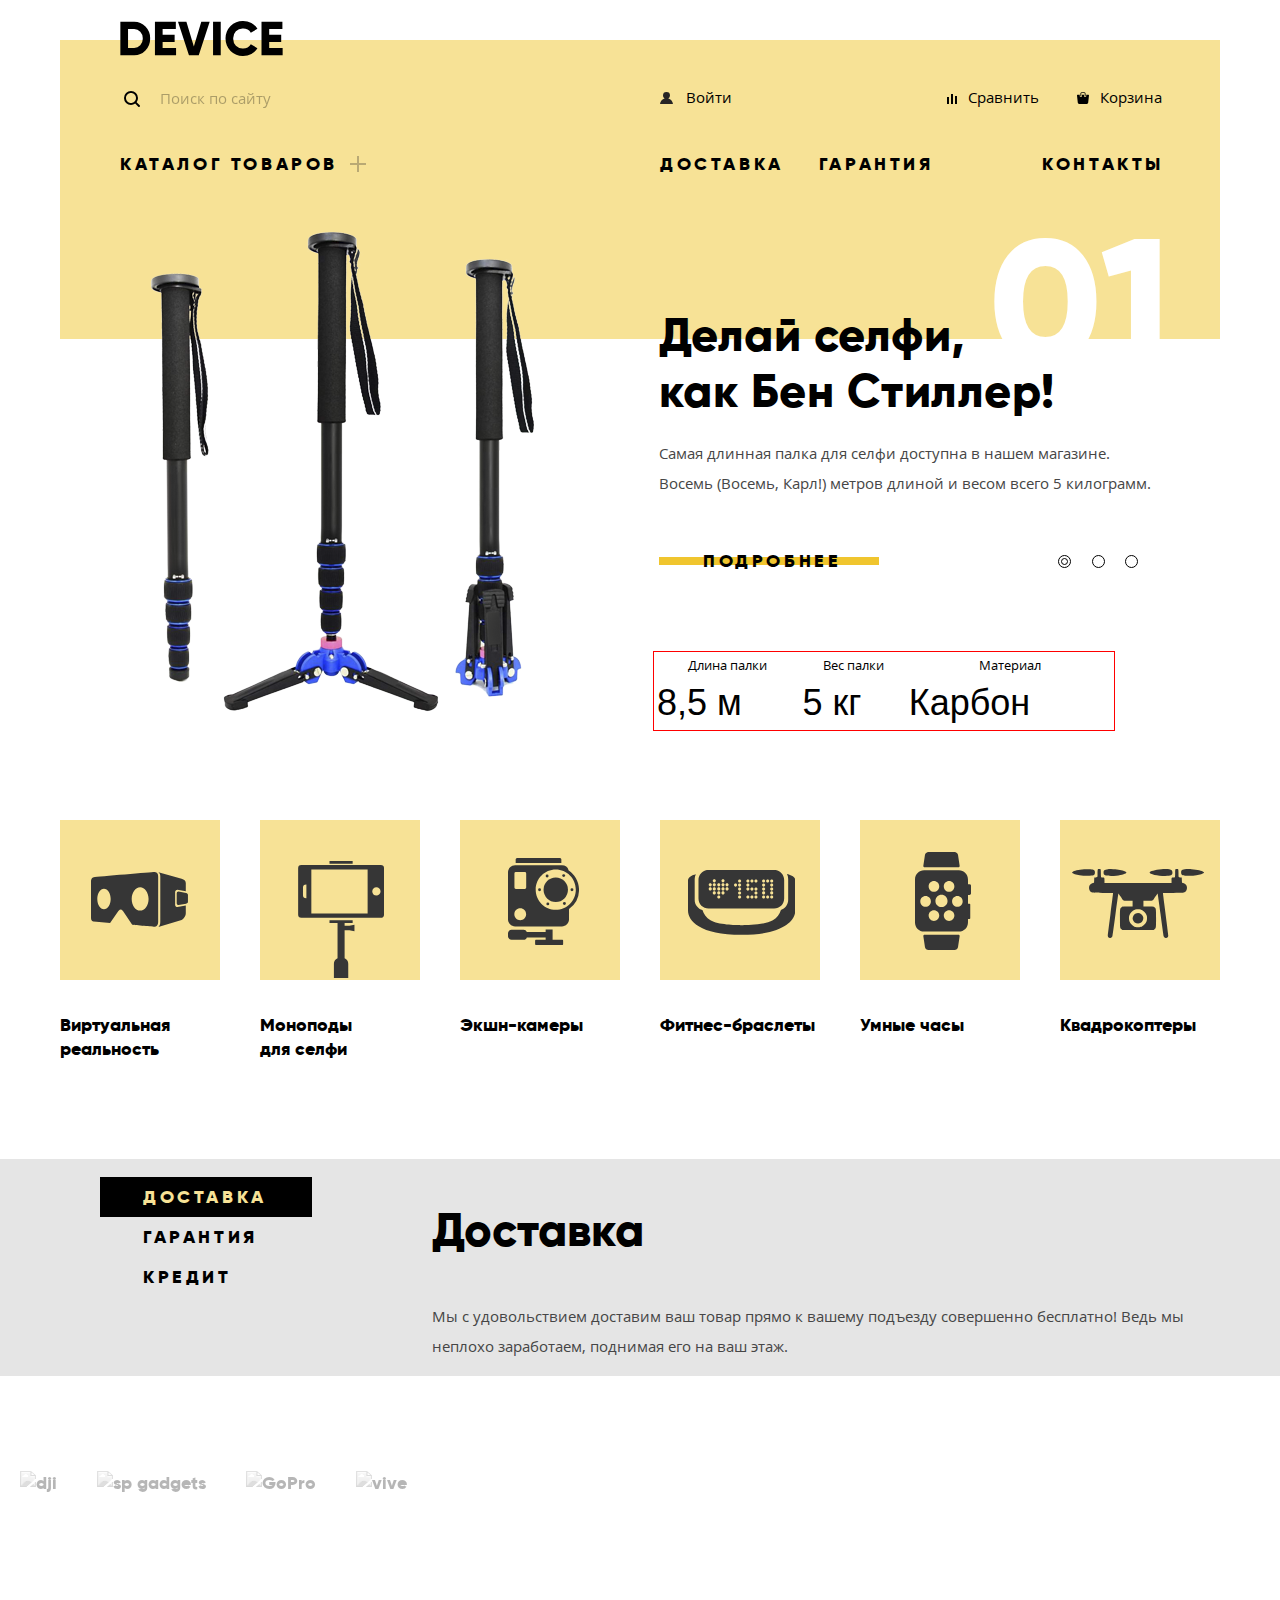
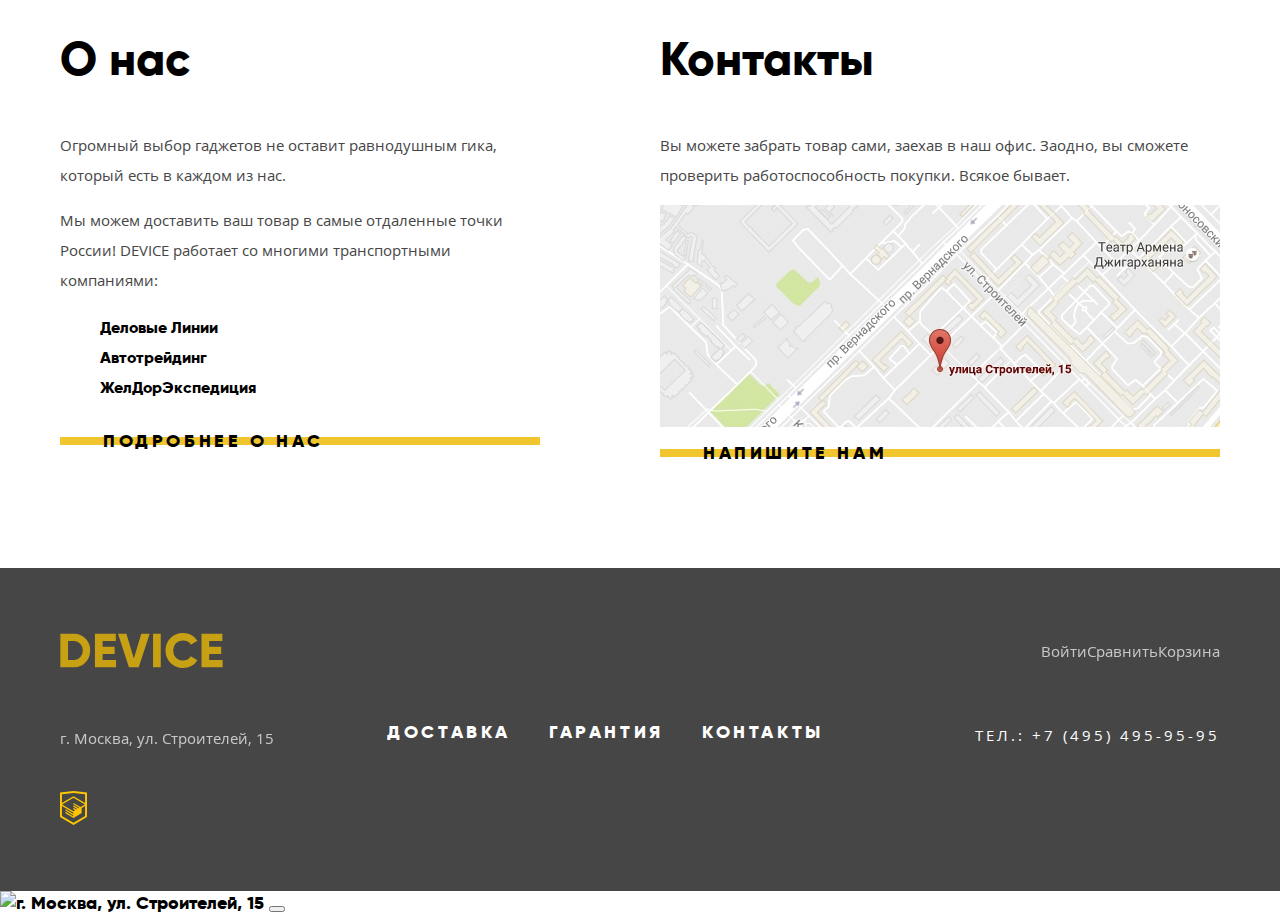
==== commit 7f6f26df: "corrected homework" ====
--- a/index.html
+++ b/index.html
@@ -7,8 +7,8 @@
         <link href="css/style.css" rel="stylesheet">
     </head>
     <body>
-        <header class="main-header">
-            <h1 class="visualy hidden">Магазин гаджетов Device</h1>
+        <header class="main-header container">
+            <h1 class="visually-hidden">Магазин гаджетов Device</h1>
             <a class="logo main-logo">
                 <img src="img/logo-device.svg" width="163" height="35"  alt="DEVICE logo">
             </a>
@@ -19,14 +19,16 @@
                         <a href="#" class="search-button">Найти</a>
                     </form>
                 </div>
-                <div class="authorization">
-                    <a href="#">Войти</a>
-                </div>
-                <div>
-                    <a href="#">Сравнить</a>
-                </div>
-                <div>
-                    <a href="#">Корзина</a>
+                <div class="authorization-container">
+                    <div class="authorization authorization-header">
+                        <a href="#">Войти</a>
+                    </div>
+                    <div class="compare">
+                        <a href="#">Сравнить</a>
+                    </div>
+                    <div class="basket">
+                        <a href="#" >Корзина</a>
+                    </div>
                 </div>
             </div>
             <nav class="main-nav">
@@ -36,152 +38,206 @@
                     <li><a href="#">Гарантия</a></li>
                     <li><a href="#">Контакты</a></li>
                 </ul>
-                <ul class="header-cotalog">
-                    <li><a href="#">Виртуальная реальность</a></li>
-                    <li><a href="#">Фитнеc-браслеты</a></li>
-                    <li><a href="#">Квадрокоптеры</a></li>
-                    <li><a href="catalog.html">Моноподы для селфи</a></li>
-                    <li><a href="#">Умные часы</a></li>
-                    <li><a href="#">Экшн-камеры</a></li>
-                </ul>
+                <div class="cotalog-container">
+                    <ul class="header-cotalog">
+                        <li>
+                            <a href="#">Виртуальная реальность</a>
+                            <a href="catalog.html">Моноподы для селфи</a>
+                            <a href="#">Экшн-камеры</a>
+                        </li>
+                        <li>
+                            <a href="#">Фитнеc-браслеты</a>
+                            <a href="#">Умные часы</a>
+                        </li>
+                        <li>
+                            <a href="#">Квадрокоптеры</a>
+                        </li>
+                    </ul>
+                </div>
             </nav>
         </header>
         <main class="main main-index">
-            <div class="slider">
-                <div class="slider-images">
-                    <img src="img/slider-1.png" alt="Самая длинная селфи палка" width="384" height="486">
-                    <img src="img/slider-2.png" alt="Фитнес-браслет" width="345" height="485">
-                    <img src="img/slider-3.png" alt="Квадрокоптер" width="526" height="334">
-                </div>
-				<ul class="slader-list">
-					<li>
-						<b>Делай селфи, как Бен Стиллер!</b>
-						<p>
-							Самая длинная палка для селфи доступна в нашем магазине.
-                            Восемь (Восемь, Карл!) метров длиной и весом всего 5 килограмм.
-						</p>
-						<a href="#" class="button"> Подробнее</a>
-						<table class="table-slider">
-							<tr>
-								<th>Длина палки</th>
-								<th>Вес палки</th>
-								<th>Материал</th>
-							</tr>
-							<tr>
-								<td>8,5 м</td>
-								<td>5 кг</td>
-								<td>Карбон</td>
-							</tr>
-						</table>
-					</li>
-					<li>
-						<b>Худеем правильно!</b>
-						<p>
-							Мотивирующие фитнес-браслеты помогут найти в себе силы не пропускать занятия и соблюдать диету.
-						</p>
-						<a href="#" class="button"> Подробнее</a>
-						<table class="table-slider">
-							<tr>
-								<th>Без подзарядки</th>
-							</tr>
-							<tr>
-								<td>48 часов</td>
-							</tr>
-						</table>
-					</li>
-					<li>
-						<b>Порхает как бабочка, жалит как пчела!</b>
-						<p>
-							Этот обычный, на первый взгляд, квадрокоптер оснащен мощным лазером, замаскированным под стандартную камеру.
-						</p>
-						<a href="#" class="button"> Подробнее</a>
-						<table class="table-slider">
-							<tr>
-								<th>Дальность полета</th>
-								<th>Радиус поражения</th>
-							</tr>
-							<tr>
-								<td>800 м</td>
-								<td>50 м</td>
-							</tr>
-						</table>
-					</li>
-				</ul>
-			</div>
-			<ul class="main-cotalog-list">
-				<li>
-					<div class="icon-container"></div>
-					<a href="#">Виртуальная реальность</a>
-				</li>
-				<li>
-					<div class="icon-container"></div>
-					<a href="catalog.html">Моноподы для селфи</a>
-				</li>
-				<li>
-					<div class="icon-container"></div>
-					<a href="#">Экшн-камеры</a>
-				</li>
-				<li>
-					<div class="icon-container"></div>
-					<a href="#">Фитнеc-браслеты</a>
-				</li>
-				<li>
-					<div class="icon-container"></div>
-					<a href="#">Умные часы</a>
-				</li>
-				<li>
-					<div class="icon-container"></div>
-					<a href="#">Квадрокоптеры</a>
-				</li>
-			</ul>
-			<section class="service">
-				<ul class="service-slider">
-					<li class="button button-service">Доставка</li>
-					<li class="button button-service">Гарантия</li>
-					<li class="button button-service">Кредит</li>
-				</ul>
-				<div class="service-item">
-					<h3>Доставка</h3>
-					<p>
-						Мы с удовольствием доставим ваш товар прямо к вашему подъезду совершенно бесплатно! Ведь мы неплохо заработаем, поднимая его на ваш этаж.
-					</p>
-				</div>
-				<div class="service-item">
-					<h3>Гарантия</h3>
-					<p>
-						Если из-за возгорания купленного у нас товара у вас сгорит дом — не переживайте, мы выдадим вам новый. Товар, не дом, конечно же.
-					</p>
-				</div>
-				<div class="service-item">
-					<h3>Кредит</h3>
-					<p>
-						Залезть в долговую яму стало проще! Кредитные консультанты подберут для вас наиболее выгодные условия кредита. Выгодные для нашего банка, разумеется.
-					</p>
-				</div>
-			</section>
-			<ul class="brands">
-				<li>
-					<a href="#">
-						<img src="img/dji.jpg" alt="dji" width="260" height="100">
-					</a>
-				</li>
-				<li>
-					<a href="#">
-						<img src="img/spg.jpg" alt="sp gadgets" width="260" height="100">
-					</a>
-				</li>
-				<li>
-					<a href="#">
-						<img src="img/gopro.jpg" alt="GoPro" width="260" height="100">
-					</a>
-				</li>
-				<li>
-					<a href="#">
-						<img src="img/vive.jpg" alt="vive" width="260" height="100">
-					</a>
-				</li>
-			</ul>
-            <div class="info">
+            <div class="slider container">
+                <ul class="slides-button-list">
+                    <li>
+                        <a href="http://www.slamdunk.ru/" class="slide-button slide-one">
+                            <span class="visually-hidden">Первый слайд</span>
+                        </a>
+                    </li>
+                    <li>
+                        <a href="#" class="slide-button slide-two">
+                            <span class="visually-hidden">Второй слайд</span>
+                        </a>
+                    </li>
+                    <li>
+                        <a href="#" class="slide-button slide-three">
+                            <span class="visually-hidden">Третий слайд</span>
+                        </a>
+                    </li>
+                </ul>
+    			<ul class="slider-list container">
+    				<li class="slider-item slider-monopod block-show">
+                        <div class="offers">
+                            <img src="img/slider-1.png" alt="Самая длинная селфи палка" width="384" height="486">
+                            <div class="slider-container">
+        						<b>Делай селфи, как Бен Стиллер!</b>
+        						<p>
+        							Самая длинная палка для селфи доступна в нашем магазине.
+                                    Восемь (Восемь, Карл!) метров длиной и весом всего 5 килограмм.
+        						</p>
+        						<a href="#" class="button"> Подробнее</a>
+        						<table class="table-slider">
+        							<tr>
+        								<th>Длина палки</th>
+        								<th>Вес палки</th>
+        								<th>Материал</th>
+        							</tr>
+        							<tr>
+        								<td>8,5 м</td>
+        								<td>5 кг</td>
+        								<td>Карбон</td>
+        							</tr>
+        						</table>
+                            </div>
+                        </div>
+    				</li>
+    				<li class="slider-item slider-smartWatch  ">
+                        <div class="offers">
+                            <img src="img/slider-2.png" alt="Фитнес-браслет" width="345" height="485">
+                            <div class="slider-container">
+        						<b>Худеем правильно!</b>
+        						<p>
+        							Мотивирующие фитнес-браслеты помогут найти в себе силы не пропускать занятия и соблюдать диету.
+        						</p>
+        						<a href="#" class="button"> Подробнее</a>
+        						<table class="table-slider">
+        							<tr>
+        								<th>Без подзарядки</th>
+        							</tr>
+        							<tr>
+        								<td>48 часов</td>
+        							</tr>
+        						</table>
+                            </div>
+                        </div>
+    				</li>
+    				<li class="slider-item slider-drons ">
+                        <div class="offers">
+                            <img src="img/slider-3.png" alt="Квадрокоптер" width="526" height="334">
+                            <div class="slider-container">
+        						<b>Порхает как бабочка, жалит как пчела!</b>
+        						<p>
+        							Этот обычный, на первый взгляд, квадрокоптер оснащен мощным лазером, замаскированным под стандартную камеру.
+        						</p>
+        						<a href="#" class="button"> Подробнее</a>
+        						<table class="table-slider">
+        							<tr>
+        								<th>Дальность полета</th>
+        								<th>Радиус поражения</th>
+        							</tr>
+        							<tr>
+        								<td>800 м</td>
+        								<td>50 м</td>
+        							</tr>
+        						</table>
+                            </div>
+                        </div>
+    				</li>
+    			</ul>
+            </div>
+            <div class="container">
+    			<ul class="index-cotalog-list">
+    				<li class="index-cotalog-item cotalog-vr">
+    					<a href="#">
+                            <div class="icon-container"></div>
+                            <p>Виртуальная реальность</p>
+                        </a>
+    				</li>
+    				<li class="index-cotalog-item cotalog-monopods">
+    					<a href="catalog.html">
+                            <div class="icon-container"></div>
+                            <p>Моноподы для селфи</p>
+                        </a>
+    				</li>
+    				<li class="index-cotalog-item cotalog-camera">
+    					<a href="#">
+                            <div class="icon-container"></div>
+                            <p>Экшн-камеры</p>
+                        </a>
+    				</li>
+    				<li class="index-cotalog-item cotalog-fitBracelet">
+    					<a href="#">
+                            <div class="icon-container"></div>
+                            <p>Фитнеc-браслеты</p>
+                        </a>
+    				</li>
+    				<li class="index-cotalog-item cotalog-smartWatch">
+    					<a href="#">
+                            <div class="icon-container"></div>
+                            <p>Умные часы</p>
+                        </a>
+    				</li>
+    				<li class="index-cotalog-item cotalog-drons">
+    					<a href="#">
+    					    <div class="icon-container"></div>
+                            <p>Квадрокоптеры</p>
+                        </a>
+    				</li>
+    			</ul>
+            </div>
+            <div class="service-container">
+    			<section class="service container">
+    				<ul class="service-slider">
+    					<li class="button button-service service-active">Доставка</li>
+    					<li class="button button-service">Гарантия</li>
+    					<li class="button button-service">Кредит</li>
+    				</ul>
+    				<div class="service-item block-show">
+    					<h3>Доставка</h3>
+    					<p>
+    						Мы с удовольствием доставим ваш товар прямо к вашему подъезду совершенно бесплатно! Ведь мы неплохо заработаем, поднимая его на ваш этаж.
+    					</p>
+    				</div>
+    				<div class="service-item">
+    					<h3>Гарантия</h3>
+    					<p>
+    						Если из-за возгорания купленного у нас товара у вас сгорит дом — не переживайте, мы выдадим вам новый. Товар, не дом, конечно же.
+    					</p>
+    				</div>
+    				<div class="service-item">
+    					<h3>Кредит</h3>
+    					<p>
+    						Залезть в долговую яму стало проще! Кредитные консультанты подберут для вас наиболее выгодные условия кредита. Выгодные для нашего банка, разумеется.
+    					</p>
+    				</div>
+    			</section>
+            </div>
+            <section class="container">
+                <h3 class="visually-hidden">Популярные брэнды</h3>
+    			<ul class="brands">
+    				<li>
+    					<a href="#">
+    						<img src="img/dji.jpg" alt="dji" width="260" height="100">
+    					</a>
+    				</li>
+    				<li>
+    					<a href="#">
+    						<img src="img/spg.jpg" alt="sp gadgets" width="260" height="100">
+    					</a>
+    				</li>
+    				<li>
+    					<a href="#">
+    						<img src="img/gopro.jpg" alt="GoPro" width="260" height="100">
+    					</a>
+    				</li>
+    				<li>
+    					<a href="#">
+    						<img src="img/vive.jpg" alt="vive" width="260" height="100">
+    					</a>
+    				</li>
+    			</ul>
+            </section>
+            <div class="info container">
                 <section>
                     <h3>О нас</h3>
                     <p>Огромный выбор гаджетов не оставит равнодушным гика, который есть в каждом из нас.</p>
@@ -203,59 +259,63 @@
                 </section>
             </div>
         </main>
-        <footer class="footer">
-            <div class="footer-top">
-                <a class="logo footer-logo">
-                    <img src="img/logo-device-footer.svg" width="163" height="35" alt="DEVICE">
-                </a>
-                <div class="authorization authorization-footer">
-                    <a href="#">Войти</a>
-                </div>
-                <div>
-                    <a href="#">Сравнить</a>
-                </div>
-                <div>
-                    <a href="#">Корзина</a>
-                </div>
-            </div>
-            <div class="contacts">
-                <address>г. Москва, ул. Строителей, 15</address>
-                <ul>
-                    <li>
-                        <a href="#">Доставка</a>
-                    </li>
-                    <li>
-                        <a href="#">Гарантия</a>
-                    </li>
-                    <li>
-                        <a href="#">Контакты</a>
-                    </li>
-                </ul>
-                <a href="tel:+74954959595" class="tel">Тел.: +7 (495) 495-95-95</a>
-            </div>
-            <div class="social">
-                <ul class="social-list">
-                    <li>
-                        <a href="#">
-                            <span class="visualy-hidden">facebook</span>
-                        </a>
-                    </li>
-                    <li>
-                        <a href="#">
-                            <span class="visualy-hidden">instagram</span>
-                        </a>
-                    </li>
-                    <li>
-                        <a href="#">
-                            <span class="visualy-hidden">vk</span>
-                        </a>
-                    </li>
-                </ul>
-                <a href="https://htmlacademy.ru/intensive/htmlcss">
-                    <img src="img/logo-html.svg" width="27" height="35" alt="html academy">
-                </a>
-            </div>
-        </footer>
+        <div class="footer-container">
+            <footer class="footer container">
+                <div class="footer-top">
+                    <a class="logo footer-logo">
+                        <img src="img/logo-device-footer.svg" width="163" height="35" alt="DEVICE">
+                    </a>
+                    <div class="authorization-footer-container">
+                        <div class="authorization authorization-footer">
+                            <a href="#">Войти</a>
+                        </div>
+                        <div>
+                            <a href="#">Сравнить</a>
+                        </div>
+                        <div>
+                            <a href="#">Корзина</a>
+                        </div>
+                    </div>
+                </div>
+                <div class="contacts">
+                    <address>г. Москва, ул. Строителей, 15</address>
+                    <ul class="contacts-list">
+                        <li>
+                            <a href="#">Доставка</a>
+                        </li>
+                        <li>
+                            <a href="#">Гарантия</a>
+                        </li>
+                        <li>
+                            <a href="#">Контакты</a>
+                        </li>
+                    </ul>
+                    <a href="tel:+74954959595" class="tel">Тел.: +7 (495) 495-95-95</a>
+                </div>
+                <div class="social">
+                    <ul class="social-list">
+                        <li>
+                            <a href="#">
+                                <span class="visually-hidden">facebook</span>
+                            </a>
+                        </li>
+                        <li>
+                            <a href="#">
+                                <span class="visually-hidden">instagram</span>
+                            </a>
+                        </li>
+                        <li>
+                            <a href="#">
+                                <span class="visually-hidden">vk</span>
+                            </a>
+                        </li>
+                    </ul>
+                    <a href="https://htmlacademy.ru/intensive/htmlcss">
+                        <img src="img/logo-html.svg" width="27" height="35" alt="html academy">
+                    </a>
+                </div>
+            </footer>
+        </div>
         <!--Popups-->
         <div class="popup popup-message">
             <form action="https://echo.htmlacademy.ru" method="post">
@@ -270,14 +330,14 @@
                 </label>
                 <button type="submit" class="button">Отправить</button>
                 <button type="button" class="button-close">
-    				<span class="visualy-hidden">Закрыть</span>
+    				<span class="visually-hidden">Закрыть</span>
     			</button>
             </form>
         </div>
         <div class="popup popup-map">
             <img src="#" alt="г. Москва, ул. Строителей, 15">
             <button type="button" class="button-close">
-                <span class="visualy-hidden">Закрыть</span>
+                <span class="visually-hidden">Закрыть</span>
             </button>
         </div>
         <script src="http://localhost:35729/livereload.js"></script>
--- a/css/style.css
+++ b/css/style.css
@@ -1,57 +1,119 @@
 @font-face {
-    font-family: 'gilroy';
-    src: url('../fonts/gilroyextra.woff2') format('woff2'),
-         url('../fonts/gilroyextra.woff') format('woff');
+    font-family: "gilroy";
+    src: url("../fonts/gilroyextra.woff2") format("woff2"),
+         url("../fonts/gilroyextra.woff") format("woff");
     font-weight: normal;
     font-style: normal;
 }
 
 @font-face {
-    font-family: 'gilroy bold';
-    src: url('../fonts/gilroyextrabold.woff2') format('woff2'),
-         url('../fonts/gilroyextrabold.woff') format('woff');
+    font-family: "gilroy";
+    src: url("../fonts/gilroyextrabold.woff2") format("woff2"),
+         url("../fonts/gilroyextrabold.woff") format("woff");
     font-weight: bold;
     font-style: normal;
 }
 
 @font-face {
-    font-family: 'opensans';
-    src: url('../fonts/opensans.woff2') format('woff2'),
-         url('../fonts/opensans.woff') format('woff');
+    font-family: "opensans";
+    src: url("../fonts/opensans.woff2") format("woff2"),
+         url("../fonts/opensans.woff") format("woff");
     font-weight: normal;
     font-style: normal;
 }
 
 @font-face {
-    font-family: 'opensans bold';
-    src: url('../fonts/opensansbold.woff2') format('woff2'),
-         url('../fonts/opensansbold.woff') format('woff');
+    font-family: "opensans";
+    src: url("../fonts/opensansbold.woff2") format("woff2"),
+         url("../fonts/opensansbold.woff") format("woff");
     font-weight: bold;
     font-style: normal;
 }
 
 body {
+    min-width: 1200px;
     margin: 0;
 
-    font-family: 'gilroy bold', "Arial", sans-serif;
+    font-family: "gilroy", "Arial", sans-serif;
     font-size: 18px;
     line-height: 24px;
-    font-weight: 400;
+    font-weight: bold;
     color: #000000;
+}
+
+.container {
+    width: 1160px;
+    padding: 0 20px;
+    margin: 0 auto;
+}
+
+.visually-hidden:not(:focus):not(:active),
+input[type="radio"],
+input[type="checkbox"] {
+  position: absolute;
+
+  width: 1px;
+  height: 1px;
+  margin: -1px;
+  padding: 0;
+
+  border: 0;
+
+  white-space: nowrap;
+
+  -webkit-clip-path: inset(100%);
+          clip-path: inset(100%);
+  clip: rect(0 0 0 0);
+  overflow: hidden;
 }
 
 a {
     text-decoration: none;
 }
 
+img {
+    max-width: 100%;
+    height: auto;
+}
+
 .button {
+    position: relative;
+
     display: block;
 
+    min-width: 200px;
+    height: 40px;
+    padding: 0 43px;
+    padding-top: 8px;
+    box-sizing: border-box;
+
     text-transform: uppercase;
+    line-height: 24px;
     letter-spacing: 0.2em;
+    color: #000000;
+}
+
+.button::before {
+    content: "";
+
+    position: absolute;
+    top: 16px;
+    left: 0;
+
+    width: 100%;
+    height: 8px;
 
     background-color: #f0c52e;
-    color: #000000;
+
+    z-index: -1;
+    transition-duration: 0.5s;
+}
+
+.button:hover::before,
+.button:focus::before {
+    top: 0;
+    height: 100%;
+    transition-duration: 0.5s;
 }
 
 .button:active {
@@ -61,16 +123,31 @@
 /*header*/
 
 .main-header {
+    display: flex;
+    flex-direction: column;
+    box-sizing: border-box;
+    padding: 0 60px;
+    min-height: 226px;
+
+    background-image: linear-gradient(to bottom, white 40px, #f7e296 40px);
     background-color: #f7e296;
 }
 
 .main-header a {
-    font-family: 'opensans', sans-serif;
+    font-family: "opensans", "Arial", sans-serif;
     font-size: 15px;
     font-weight: 300;
     line-height: 30px;
     color: #000000;
-    letter-spacing: 0.01em;
+}
+
+.logo {
+    display: block;
+}
+
+.main-logo {
+    margin-top: 21px;
+    margin-bottom: 17px;
 }
 
 .logo:hover,
@@ -88,12 +165,49 @@
     opacity: 0.3;
 }
 
+.main-menu {
+    display: flex;
+    justify-content: space-between;
+
+    margin-bottom: 30px;
+}
+
+.main-menu div {
+    padding-left: 20px;
+}
+
+.form-search {
+    position: relative;
+
+    width: 440px;
+    min-height: 40px;
+}
+
+.form-search form {
+    display: flex;
+}
+
+.form-search::before {
+    content: "";
+
+    position: absolute;
+    top: 9px;
+    left: 4px;
+
+    width: 16px;
+    height: 16px;
+
+    background-image: url("../img/search.svg");
+    background-repeat: no-repeat;
+}
+
 .form-search input[type="search"] {
-    font-family: 'opensans', sans-serif;
+    padding-left: 20px;
+
+    font-family: "opensans", "Arial", sans-serif;
     font-size: 15px;
     font-weight: 300;
     line-height: 30px;
-    letter-spacing: 0.01em;
 
     color: #000000;
     background-color: #f7e296;
@@ -114,6 +228,7 @@
 }
 
 .form-search input[type="search"]:focus {
+    border-bottom: 2px solid #000000;
     opacity: 1;
     outline: none;
 }
@@ -140,87 +255,653 @@
     color: #252525;
 }
 
+.authorization-container {
+    display: flex;
+    justify-content: flex-end;
+}
+
+.main-menu .authorization-header {
+    position: relative;
+    box-sizing: border-box;
+    padding-left: 31px;
+    display: flex;
+    width: 290px;
+}
+
+.user-name {
+    margin-right: 20px;
+}
+
+.main-menu .compare {
+    position: relative;
+
+    width: 100px;
+}
+
+.compare a {
+    margin-left: 3px;
+}
+
+.main-menu .basket {
+    position: relative;
+
+    width: 75px;
+}
+
+.basket a {
+    margin-left: 15px;
+}
+
+.authorization-header::before {
+    content: "";
+
+    position: absolute;
+    top: 10px;
+    left: 5px;
+
+    width: 13px;
+    height: 12px;
+
+    background-image: url("../img/user.svg");
+    background-repeat: no-repeat;
+}
+
+.compare a::before {
+    content: "";
+
+    position: absolute;
+    top: 12px;
+    left: 2px;
+
+    width: 10px;
+    height: 10px;
+
+    background-image: url("../img/compare.svg");
+    background-repeat: no-repeat;
+}
+
+.basket a::before {
+    content: "";
+
+    position: absolute;
+    top: 10px;
+    left: 12px;
+
+    width: 12px;
+    height: 12px;
+
+    background-image: url("../img/cart.svg");
+    background-repeat: no-repeat;
+}
+
+.authorization-header:hover::before,
+.authorization-header:focus::before,
+.compare:hover::before,
+.compare:focus::before,
+.basket:hover::before,
+.basket:focus::before {
+    opacity: 0.6;
+}
+
+.authorization:active::before,
+.compare:active::before,
+.basket:active::before {
+    opacity: 0.3;
+}
+
+.main-nav {
+    position: relative;
+
+    display: flex;
+    flex-direction: row;
+    flex-wrap: wrap;
+}
 
 .main-nav h2,
 .header-service a {
     font-family: inherit;
     font-size: 18px;
-    font-weight: 400;
+    font-weight: inherit;
     line-height: 24px;
     text-transform: uppercase;
     letter-spacing: 0.2em;
 }
 
+.main-nav h2 {
+    position: relative;
+
+    width: 300px;
+    margin: 0;
+    margin-right: 240px;
+    margin-bottom: 24px;
+
+    z-index: 3;
+}
+
+.main-nav h2::after {
+    content: "";
+
+    position: absolute;
+    top: 11px;
+    right: 54px;
+
+    width: 16px;
+    height: 2px;
+
+    background-color: #b9a974;
+}
+
+.main-nav h2::before {
+    content: "";
+
+    position: absolute;
+    top: 4px;
+    right: 61px;
+
+    width: 2px;
+    height: 16px;
+
+    background-color: #b9a974;
+}
+
+.main-nav h2:hover,
+.main-nav h2:focus {
+    opacity: 0.6;
+}
+
+.main-nav h2:active {
+    opacity: 0.3;
+}
+
 .main-nav ul {
+    margin: 0;
+    padding: 0;
+
     list-style: none;
 }
 
+.header-service {
+    display: flex;
+    flex-wrap: wrap;
+    margin: 0;
+    padding: 0;
+    width: 500px;
+
+    z-index: 3;
+}
+
+.header-service li:nth-child(1) {
+    margin-right: 35px;
+}
+
+.header-service li:nth-child(3) {
+    margin-left: auto;
+    margin-right: -4px;
+}
+
+.main-nav .header-cotalog {
+    display: flex;
+    margin: 0;
+    padding: 0;
+    width: 720px;
+
+    z-index: 1;
+}
+
+.header-cotalog li:first-child {
+    margin-right: 54px
+}
+
+.header-cotalog li:nth-child(2) {
+    margin-right: 74px
+}
+
+.header-cotalog a {
+    display: block;
+    margin-bottom: 6px;
+}
+
+.cotalog-container {
+    position: absolute;
+    top: 3px;
+    left: -60px;
+
+    box-sizing: border-box;
+    width: 1160px;
+    padding-top: 45px;
+    padding-left: 60px;
+    padding-bottom: 32px;
+
+    display: none;
+    background-color: #f7e296;
+
+    z-index: 5;
+}
+
+.cotalog-show {
+    display: block;
+}
+
+.main-nav h2:hover + .header-service + .cotalog-container,
+.cotalog-container:hover {
+    display: block;
+}
+
 /*main-index*/
 
 /*slider*/
 
-.slader-list {
+.slider {
+    position: relative;
+}
+
+.slides-button-list {
+    position: absolute;
+    bottom: 162px;
+    right: 102px;
+
+    display: flex;
+    justify-content: space-between;
+    margin: 0;
+    padding: 0;
+    width: 80px;
+
     list-style: none;
 }
 
-.slader-list b {
+.slides-button-list .slide-button {
+    display: block;
+    width: 11px;
+    height: 11px;
+
+    border: 1px solid #000000;
+    border-radius: 50%;
+}
+
+.main .slider-list {
+    position: relative;
+
+    padding: 0 20px;
+    margin-top: -33px;
+    margin-bottom: 90px;
+    box-sizing: border-box;
+
+    list-style: none;
+}
+
+.slider-list::before {
+    content: "";
+
+    position: absolute;
+    top: 72px;
+    left: 600px;
+
+    width: 100px;
+    height: 7px;
+
+    background-color: #ffffff;
+    z-index: 1;
+}
+
+.slider-item .offers {
+    position: relative;
+
+    display: flex;
+}
+
+.offers img {
+    margin-top: 35px;
+    margin-left: 70px;
+    margin-right: 120px;
+
+    z-index: 1;
+}
+
+.slider-monopod img {
+    height: 486px;
+    width: 384px;
+}
+
+.slider-smartWatch img {
+    margin-left: 95px;
+    margin-top: 47px;
+    margin-right: 135px;
+}
+
+.slider-drons img {
+    width: 526px;
+    height: 334px;
+    margin-left: 11px;
+    margin-top: 100px;
+    margin-right: 37px;
+}
+
+.slider-item .offers::before {
+    content: "";
+
+    position: absolute;
+    top: 16px;
+    left: -20px;
+
+    width: 1160px;
+    height: 130px;
+
+    background-color: #f7e296;
+
+    z-index: 1;
+}
+
+.slider-monopod .offers::after {
+    content: "01";
+
+    position: absolute;
+    top: 20px;
+    right: 26px;
+
+    font-size: 179px;
+    font-weight: bold;
+    line-height: 180px;
+    letter-spacing: 0.01em;
+    color: #ffffff;
+
+    z-index: 1;
+}
+
+.slider-smartWatch .offers::after {
+    content: "02";
+
+    position: absolute;
+    top: 20px;
+    right: 27px;
+
+    font-size: 179px;
+    font-weight: bold;
+    line-height: 180px;
+    letter-spacing: 0.01em;
+    color: #ffffff;
+
+    z-index: 1;
+}
+
+.slider-drons .offers::after {
+    content: "03";
+
+    position: absolute;
+    top: 20px;
+    right: 28px;
+
+    font-size: 179px;
+    font-weight: bold;
+    line-height: 180px;
+    letter-spacing: 0.01em;
+    color: #ffffff;
+
+    z-index: 1;
+}
+
+.slider-item {
+    position: relative;
+    display: none;
+}
+
+.slider-monopod::after {
+    content: "";
+
+    position: absolute;
+    bottom: 165px;
+    right: 132px;
+
+    width: 5px;
+    height: 5px;
+
+    border: 1px solid #000000;
+    border-radius: 50%;
+}
+
+.slider-smartWatch::after {
+    content: "";
+
+    position: absolute;
+    bottom: 165px;
+    right: 99px;
+
+    width: 5px;
+    height: 5px;
+
+    border: 1px solid #000000;
+    border-radius: 50%;
+}
+
+.slider-drons::after {
+    content: "";
+
+    position: absolute;
+    bottom: 165px;
+    right: 65px;
+
+    width: 5px;
+    height: 5px;
+
+    border: 1px solid #000000;
+    border-radius: 50%;
+}
+
+.slider-container {
+    position: relative;
+
+    width: 500px;
+
+    z-index: 2;
+}
+
+.slider-item b {
+    display: block;
+    box-sizing: border-box;
+    padding-left: 5px;
+    padding-right: 98px;
+    margin-bottom: 19px;
+    margin-top: 114px;
+
     font-size: 47px;
-    font-weight: 400;
     line-height: 56px;
     letter-spacing: 0.01em;
 }
 
-.slader-list p {
-    font-family: 'opensans', sans-serif;
+.slider-smartWatch b {
+    padding-right: 98px;
+}
+
+.slider-drons b {
+    width: 510px;
+    padding-right: 0px;
+}
+
+.slider-list p {
+    padding-left: 5px;
+    margin-bottom: 43px;
+
+    font-family: "opensans", "Arial", sans-serif;
     font-size: 15px;
     font-weight: 300;
     line-height: 30px;
-    letter-spacing: 0.01em;
     color: #464646;
 
     background-color: #ffffff;
 }
 
+.slider-item .button {
+    width: 220px;
+    padding-left: 44px;
+    padding-right: 44px;
+    margin-left: 5px;
+    margin-bottom: 71px;
+}
+
+.table-slider {
+    width: 460px;
+
+    outline: 1px solid red;
+}
+
 .table-slider th {
-    font-family: 'opensans', sans-serif;
+    font-family: "opensans", "Arial", sans-serif;
     font-size: 13px;
     font-weight: 300;
     line-height: 20px;
-    letter-spacing: 0.01em;
 }
 
 .table-slider td {
-    font-family: 'gilroy';
     font-size: 36px;
     font-weight: 300;
     line-height: 48px;
 }
 
-/*main-catalog*/
-
-.main-cotalog-list {
+/*index-catalog*/
+
+.index-cotalog-list {
+    display: flex;
+    margin: 0;
+    padding: 0;
+    margin-left: -40px;
+    margin-bottom: 80px;
+
     list-style: none;
 }
 
-.main-cotalog-list a {
+.index-cotalog-list a {
+    display: block;
     color: #000000;
 }
 
-.main-cotalog-list li:active {
+.index-cotalog-list li {
+    width: 160px;
+    margin-left: 40px;
+}
+
+.icon-container {
+    position: relative;
+    height: 160px;
+    margin-bottom: 33px;
+
+    background-color: #f7e296;
+}
+
+.cotalog-monopods p {
+    padding-right: 50px;
+}
+
+.cotalog-vr .icon-container::before {
+    position: absolute;
+    content: "";
+    top: 52px;
+    left: 31px;
+
+    width: 97px;
+    height: 55px;
+
+    background-image: url("../img/popular-1.svg");
+    background-repeat: no-repeat;
+}
+
+.cotalog-monopods .icon-container::before {
+    position: absolute;
+    content: "";
+    top: 41px;
+    left: 38px;
+
+    width: 86px;
+    height: 117px;
+
+    background-image: url("../img/popular-2.svg");
+    background-repeat: no-repeat;
+}
+
+.cotalog-camera .icon-container::before {
+    position: absolute;
+    content: "";
+    top: 38px;
+    left: 48px;
+
+    width: 71px;
+    height: 87px;
+
+    background-image: url("../img/popular-3.svg");
+    background-repeat: no-repeat;
+}
+
+.cotalog-fitBracelet .icon-container::before {
+    position: absolute;
+    content: "";
+    top: 50px;
+    left: 28px;
+
+    width: 107px;
+    height: 65px;
+
+    background-image: url("../img/popular-4.svg");
+    background-repeat: no-repeat;
+}
+
+.cotalog-smartWatch .icon-container::before {
+    position: absolute;
+    content: "";
+    top: 32px;
+    left: 55px;
+
+    width: 56px;
+    height: 98px;
+
+    background-image: url("../img/popular-5.svg");
+    background-repeat: no-repeat;
+}
+
+.cotalog-drons .icon-container::before {
+    position: absolute;
+    content: "";
+    top: 49px;
+    left: 12px;
+
+    width: 132px;
+    height: 69px;
+
+    background-image: url("../img/popular-6.svg");
+    background-repeat: no-repeat;
+}
+
+.index-cotalog-item:hover .icon-container,
+.index-cotalog-item:focus .icon-container {
+    background-color: #f0c52e;
+}
+
+.icon-container:active::before,
+.index-cotalog-item a:active {
     opacity: 0.3;
 }
 
 /*servise*/
 
+.service-container {
+    width: 100%;
+    margin-bottom: 95px;
+
+    background-color: #e5e5e5;
+}
+
 .service {
-    background-color: #e5e5e5;
+    display: flex;
+}
+
+.service-item {
+    display: none;
 }
 
 .service-slider {
     list-style: none;
-}
-
-.service-slider li:active {
+    width: 300px;
+    margin-right: 120px;
+}
+
+.service-slider .service-active {
     background-color: #000000;
     color: #f7e296;
     opacity: 1;
@@ -228,24 +909,32 @@
 
 .service-item h3 {
     font-size: 47px;
-    font-weight: 400;
     line-height: 48px;
-    letter-spacing: 0.01em;
 }
 
 .service-item p {
-    font-family: 'opensans', sans-serif;
+    font-family: "opensans", "Arial", sans-serif;
     font-size: 15px;
     font-weight: 300;
     line-height: 30px;
-    letter-spacing: 0.01em;
     color: #464646;
 }
 
 /*brands*/
 
 .brands {
+    display: flex;
+    flex-wrap: wrap;
+    margin: 0;
+    padding: 0;
+    margin-left: -40px;
+    margin-bottom: 93px;
+
     list-style: none;
+}
+
+.brands li {
+    margin-right: 40px;
 }
 
 .brands img {
@@ -273,19 +962,29 @@
 
 /*info*/
 
+.info {
+    display: flex;
+    justify-content: space-between;
+}
+
+.info section:first-child {
+    width: 480px;
+}
+
+.info section {
+    width: 560px;
+}
+
 .info h3 {
     font-size: 47px;
-    font-weight: 400;
     line-height: 48px;
-    letter-spacing: 0.01em;
 }
 
 .info p {
-    font-family: 'opensans', sans-serif;
+    font-family: "opensans", "Arial", sans-serif;
     font-size: 15px;
     font-weight: 300;
     line-height: 30px;
-    letter-spacing: 0.01em;
     color: #464646;
 }
 
@@ -295,29 +994,38 @@
 
 .delevery li {
     font-size: 16px;
-    font-weight: 400;
     line-height: 30px;
 }
 
-/*main-catalog*/
-
-.maim-catalog h1 {
+/*catalog*/
+
+.main-catalog h1 {
+    margin-top: 45px;
+    padding-left: 60px;
+    box-sizing: border-box;
+    margin-bottom: 30px;
+
     font-size: 47px;
-    font-weight: 400;
     line-height: 48px;
-    letter-spacing: 0.01em;
 }
 
 .breadcrumbs {
+    display: flex;
+    box-sizing: border-box;
+    margin-bottom: 50px;
+
     list-style: none;
 }
 
+.breadcrumbs li {
+    padding-right: 20px;
+}
+
 .breadcrumbs a {
-    font-family: 'opensans', sans-serif;
+    font-family: "opensans", "Arial", sans-serif;
     font-size: 14px;
     font-weight: 300;
     line-height: 24px;
-    letter-spacing: 0.01em;
     color: inherit;
 
     opacity: 0.3;
@@ -332,35 +1040,83 @@
     opacity: 0.1;
 }
 
+.background-cotalog {
+    background-color: #efefef;
+}
+
+/*HZ*/
+
+.catalog-sorting-h3 {
+    display: flex;
+    justify-content:;
+    outline: 1px solid red;
+}
+
+.catalog-sorting-h3 .h3 {
+    display: flex;
+    justify-content: flex-end;
+    width: 28%;
+    background-color: #dbdbdb;
+}
+
+.catalog-sorting-h3 h3 {
+    width: 328px;
+}
+
+.catalog-sorting-h3 .catalog-sorting {
+    width: 72%;
+    background-color: #ebebeb;
+}
+
 /*filter-catalog*/
+
+.catalog-container {
+    display: flex;
+    justify-content: center;
+    /* box-sizing: border-box; */
+
+    outline: 1px solid green;
+}
+
+.filter-background {
+    position: relative;
+
+    outline: 1px solid red;
+}
+
+.filter-catalog {
+    /* width: 328px; */
+}
 
 .filter-catalog h3,
 .catalog-sorting h3{
+    position: relative;
+    box-sizing: border-box;
+    margin: 0;
+    padding: 0;
+    min-height: 70px;
+    padding-top: 25px;
+    margin-bottom: 70px;
+
     font-size: 16px;
-    font-weight: 400;
     line-height: 24px;
     text-transform: uppercase;
     letter-spacing: 0.2em;
+
+}
+
+.h3-container {
+    background-color: #dbdbdb;
+
 }
 
 .range-filter input[type="text"] {
-    font-family: 'gilroy', sans-serif;
     font-size: 14px;
     font-weight: 300;
     line-height: 24px;
     opacity: 0.2;
 }
 
-.filter-catalog {
-    color: #000000;
-    background-color: #efefef;
-}
-
-.filter-catalog h3 {
-    color: #000000;
-    background-color: #dbdbdb;
-}
-
 .filter-catalog ul {
     list-style: none;
 }
@@ -370,24 +1126,41 @@
 }
 
 .filter-catalog label {
-    font-family: 'opensans', sans-serif;
+    font-family: "opensans", "Arial", sans-serif;
     font-size: 14px;
     font-weight: 300;
     line-height: 40px;
-    letter-spacing: 0.01em
+}
+
+.filter-catalog button {
+    font-weight: bold;
+    border: none;
+}
+
+/*catalog*/
+
+.list-pagination-container {
+    padding-left: 72px;
+
+    outline: 1px solid red;
 }
 
 .catalog-sorting {
+    display: flex;
+
     color: #000000;
-    background-color: #ebebeb;
 }
 
 .catalog-sorting ul {
+    display: flex;
+    margin: 0;
+    padding: 0;
+
     list-style: none;
 }
 
 .sorting-list a {
-    font-family: 'opensans', sans-serif;
+    font-family: "opensans", "Arial", sans-serif;
     font-size: 14px;
     font-weight: 300;
     line-height: 18px;
@@ -405,10 +1178,21 @@
     opacity: 1;
 }
 
-/*catalog*/
-
 .catalog-list {
+    display: flex;
+    flex-wrap: wrap;
+    margin: 0;
+    padding: 0;
+    margin-left: -40px;
+    margin-bottom: 40px;
+    width: 800px;
+
     list-style: none;
+}
+
+.catalog-list li {
+    width: 360px;
+    margin-left: 40px;
 }
 
 .catalog-item {
@@ -416,20 +1200,17 @@
 }
 
 .catalog-list .price {
-    font-family: 'Gilroy', sans-serif;
     font-size: 16px;
     font-weight: 300;
     line-height: 24px;
-    letter-spacing: 0.01em;
     color: #464646;
 }
 
 .popup-catalog-item {
-    font-family: 'opensans', sans-serif;
+    font-family: "opensans", "Arial", sans-serif;
     font-size: 13px;
     font-weight: 300;
     line-height: 36px;
-    letter-spacing: 0.01em;
     color: #000000;
 
     opacity: 0.5;
@@ -447,10 +1228,16 @@
 /*pagination*/
 
 .pagination {
+    display: flex;
+    justify-content: space-between;
+    margin-bottom: 72px;
+
     background-color: #ebebeb;
 }
 
 .pagination ul {
+    display: flex;
+
     list-style: none;
 }
 
@@ -486,8 +1273,57 @@
 
 /*footer*/
 
+.footer-container {
+    width: 100%;
+
+    background-color: #464646;
+}
+
 .footer {
-    background-color: #464646;
+    display: flex;
+    flex-direction: column;
+    min-height: 323px;
+    margin-top: 95px;
+}
+
+.footer-catalog {
+    margin-top: 0;
+}
+
+.footer-top {
+    padding-top: 65px;
+    margin-bottom: 40px;
+    display: flex;
+    justify-content: space-between;
+}
+
+.authorization-footer-container {
+    display: flex;
+}
+
+.footer .contacts {
+    display: flex;
+    justify-content: space-between;
+    margin-bottom: 35px;
+}
+
+.footer .contacts-list {
+    display: flex;
+    margin: 0;
+    padding: 0;
+}
+
+.contacts-list li {
+    margin-right: 38px;
+}
+
+.footer .social {
+    display: flex;
+}
+
+.social-list {
+    margin: 0;
+    padding: 0;
 }
 
 .footer li {
@@ -496,11 +1332,10 @@
 
 .footer-top a,
 .contacts address {
-    font-family: 'opensans', sans-serif;
+    font-family: "opensans", "Arial", sans-serif;
     font-size: 15px;
     font-weight: 300;
     line-height: 36px;
-    letter-spacing: 0.01em;
     color: #ffffff;
 
     opacity: 0.7;
@@ -517,7 +1352,7 @@
 }
 
 .contacts .tel {
-    font-family: 'opensans', sans-serif;
+    font-family: "opensans", "Arial", sans-serif;
     font-size: 15px;
     font-weight: 300;
     line-height: 30px
@@ -525,6 +1360,10 @@
 
 /*Popups*/
 
+.popup-message {
+    display: none;
+}
+
 .popup-message input,
 .popup-message  textarea {
     background-color: #f2f2f2;
@@ -533,7 +1372,7 @@
 .popup-message input[type="text"]::-webkit-input-placeholder,
 .popup-message input[type="email"]::-webkit-input-placeholder,
 .popup-message textarea[placeholder] {
-    font-family: 'opensans', sans-serif;
+    font-family: "opensans", "Arial", sans-serif;
     font-size: 14px;
     font-weight: 400;
     line-height: 18px;
@@ -542,7 +1381,7 @@
 
 .popup-message input[type="text"]::-moz-placeholder,
 .popup-message input[type="email"]::-moz-placeholder {
-    font-family: 'opensans', sans-serif;
+    font-family: "opensans", "Arial", sans-serif;
     font-size: 14px;
     font-weight: 400;
     line-height: 18px;
@@ -562,3 +1401,7 @@
 .popup-message input:invalid {
     background-color: #f6dada;
 }
+
+.block-show {
+    display: block;
+}
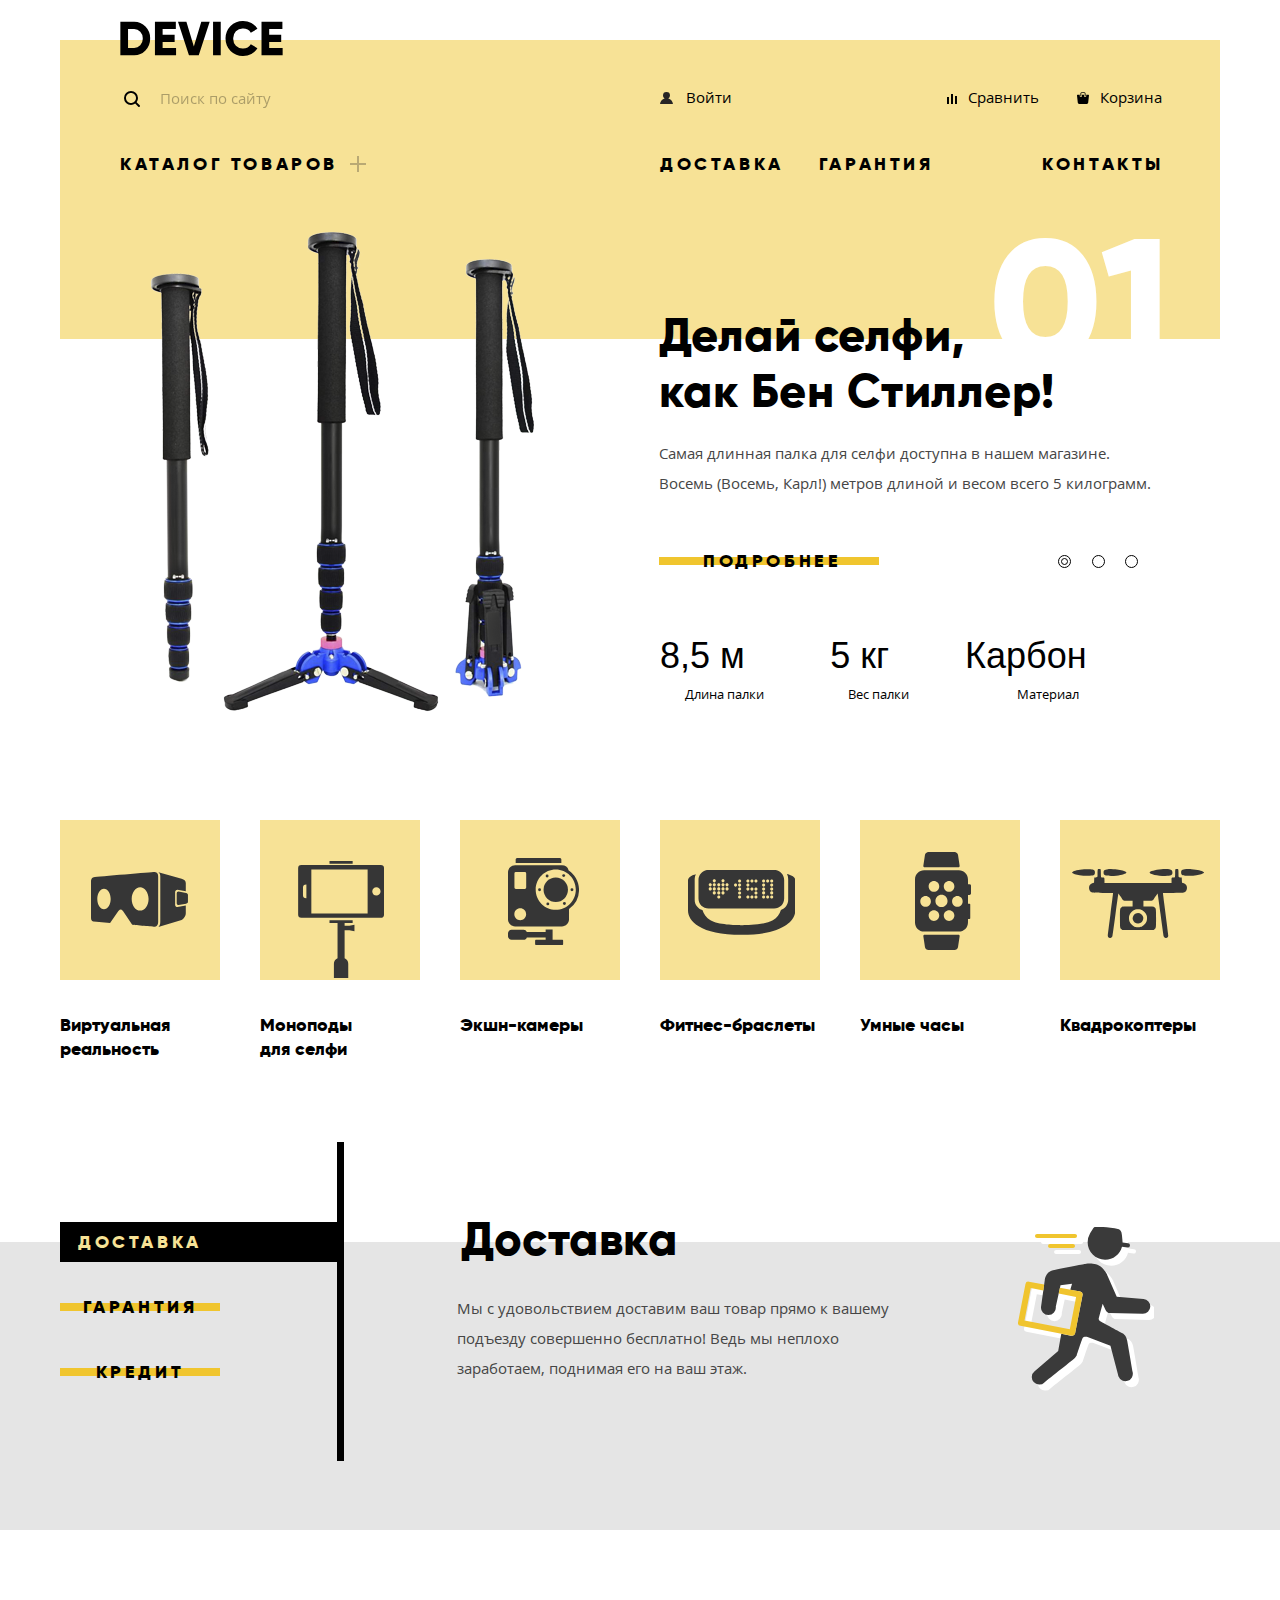
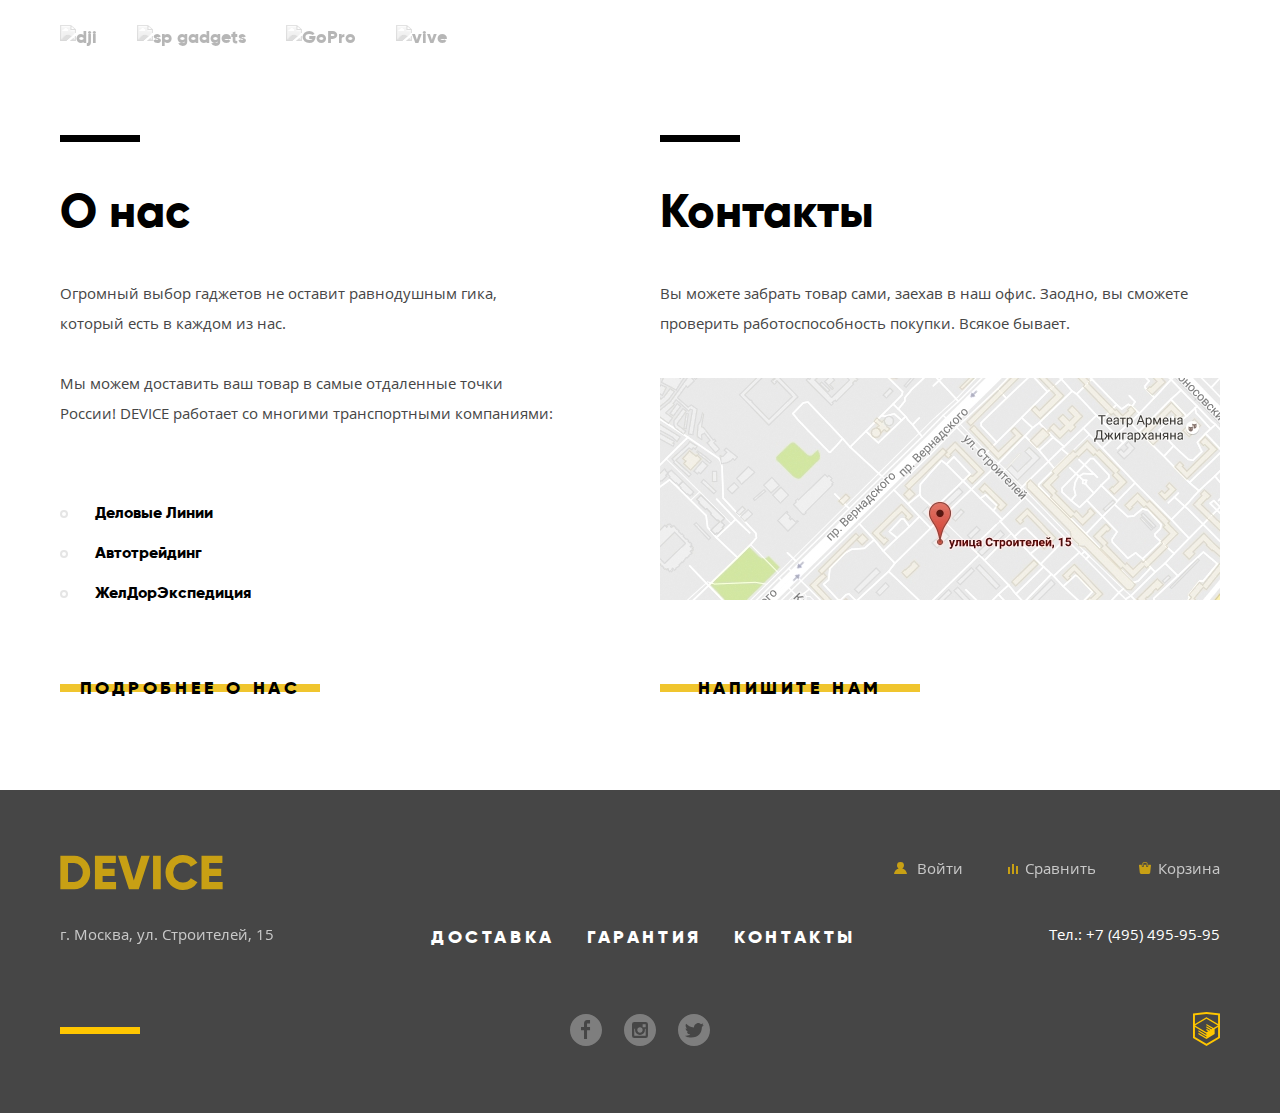
==== commit 05365c36: "Исправлено" ====
--- a/index.html
+++ b/index.html
@@ -87,21 +87,21 @@
         						</p>
         						<a href="#" class="button"> Подробнее</a>
         						<table class="table-slider">
+                                    <tr>
+        								<td>8,5 м</td>
+        								<td>5 кг</td>
+        								<td>Карбон</td>
+        							</tr>
         							<tr>
         								<th>Длина палки</th>
         								<th>Вес палки</th>
         								<th>Материал</th>
         							</tr>
-        							<tr>
-        								<td>8,5 м</td>
-        								<td>5 кг</td>
-        								<td>Карбон</td>
-        							</tr>
         						</table>
                             </div>
                         </div>
     				</li>
-    				<li class="slider-item slider-smartWatch  ">
+    				<li class="slider-item slider-smartWatch">
                         <div class="offers">
                             <img src="img/slider-2.png" alt="Фитнес-браслет" width="345" height="485">
                             <div class="slider-container">
@@ -112,16 +112,16 @@
         						<a href="#" class="button"> Подробнее</a>
         						<table class="table-slider">
         							<tr>
+                                        <td>48 часов</td>
+        							</tr>
+        							<tr>
         								<th>Без подзарядки</th>
-        							</tr>
-        							<tr>
-        								<td>48 часов</td>
         							</tr>
         						</table>
                             </div>
                         </div>
     				</li>
-    				<li class="slider-item slider-drons ">
+    				<li class="slider-item slider-drons">
                         <div class="offers">
                             <img src="img/slider-3.png" alt="Квадрокоптер" width="526" height="334">
                             <div class="slider-container">
@@ -132,12 +132,12 @@
         						<a href="#" class="button"> Подробнее</a>
         						<table class="table-slider">
         							<tr>
+                                        <td>800 м</td>
+        								<td>50 м</td>
+        							</tr>
+        							<tr>
         								<th>Дальность полета</th>
         								<th>Радиус поражения</th>
-        							</tr>
-        							<tr>
-        								<td>800 м</td>
-        								<td>50 м</td>
         							</tr>
         						</table>
                             </div>
@@ -188,23 +188,30 @@
             <div class="service-container">
     			<section class="service container">
     				<ul class="service-slider">
-    					<li class="button button-service service-active">Доставка</li>
-    					<li class="button button-service">Гарантия</li>
-    					<li class="button button-service">Кредит</li>
+    					<li class="button-service service-active">
+                            <a href="#" class="button">Доставка</a>
+                        </li>
+    					<li class="button-service">
+                            <a href="#" class="button">Гарантия</a>
+                        </li>
+    					<li class="button-service">
+                            <a href="#" class="button">Кредит</a>
+                        </li>
     				</ul>
-    				<div class="service-item block-show">
+    				<div class="service-item service-dilivety block-show">
     					<h3>Доставка</h3>
     					<p>
     						Мы с удовольствием доставим ваш товар прямо к вашему подъезду совершенно бесплатно! Ведь мы неплохо заработаем, поднимая его на ваш этаж.
     					</p>
     				</div>
-    				<div class="service-item">
+    				<div class="service-item service-warranty">
     					<h3>Гарантия</h3>
     					<p>
-    						Если из-за возгорания купленного у нас товара у вас сгорит дом — не переживайте, мы выдадим вам новый. Товар, не дом, конечно же.
+    						Если из-за возгорания купленного у нас товара у вас сгорит дом — не переживайте, мы выдадим вам новый.<br>
+                            Товар, не дом, конечно же.
     					</p>
     				</div>
-    				<div class="service-item">
+    				<div class="service-item service-credit ">
     					<h3>Кредит</h3>
     					<p>
     						Залезть в долговую яму стало проще! Кредитные консультанты подберут для вас наиболее выгодные условия кредита. Выгодные для нашего банка, разумеется.
@@ -249,7 +256,7 @@
                     </ul>
                     <a href="#" class="button">Подробнее о нас</a>
                 </section>
-                <section>
+                <section class="info-contacts">
                     <h3>Контакты</h3>
                     <p>Вы можете забрать товар сами, заехав в наш офис. Заодно, вы сможете проверить работоспособность покупки. Всякое бывает.</p>
                     <a href="#">
@@ -270,10 +277,10 @@
                             <a href="#">Войти</a>
                         </div>
                         <div>
-                            <a href="#">Сравнить</a>
+                            <a href="#" class="compare-footer">Сравнить</a>
                         </div>
                         <div>
-                            <a href="#">Корзина</a>
+                            <a href="#" class="basket-footer">Корзина</a>
                         </div>
                     </div>
                 </div>
@@ -294,17 +301,17 @@
                 </div>
                 <div class="social">
                     <ul class="social-list">
-                        <li>
+                        <li class="social-facebook">
                             <a href="#">
                                 <span class="visually-hidden">facebook</span>
                             </a>
                         </li>
-                        <li>
+                        <li class="social-instagram">
                             <a href="#">
                                 <span class="visually-hidden">instagram</span>
                             </a>
                         </li>
-                        <li>
+                        <li class="social-twitter">
                             <a href="#">
                                 <span class="visually-hidden">vk</span>
                             </a>
@@ -335,7 +342,7 @@
             </form>
         </div>
         <div class="popup popup-map">
-            <img src="#" alt="г. Москва, ул. Строителей, 15">
+            <img src="img/map-big.jpg" alt="г. Москва, ул. Строителей, 15">
             <button type="button" class="button-close">
                 <span class="visually-hidden">Закрыть</span>
             </button>
--- a/css/style.css
+++ b/css/style.css
@@ -81,13 +81,13 @@
 
     display: block;
 
-    min-width: 200px;
+    min-width: 160px;
     height: 40px;
-    padding: 0 43px;
     padding-top: 8px;
     box-sizing: border-box;
 
     text-transform: uppercase;
+    text-align: center;
     line-height: 24px;
     letter-spacing: 0.2em;
     color: #000000;
@@ -270,6 +270,10 @@
 
 .user-name {
     margin-right: 20px;
+}
+
+.authorization .user-authorization {
+    opacity: 0.3;
 }
 
 .main-menu .compare {
@@ -493,11 +497,14 @@
 
 .slider {
     position: relative;
+
+    min-height: 550px;
+    margin-bottom: 77px;
 }
 
 .slides-button-list {
     position: absolute;
-    bottom: 162px;
+    top: 362px;
     right: 102px;
 
     display: flex;
@@ -523,7 +530,6 @@
 
     padding: 0 20px;
     margin-top: -33px;
-    margin-bottom: 90px;
     box-sizing: border-box;
 
     list-style: none;
@@ -648,7 +654,7 @@
     content: "";
 
     position: absolute;
-    bottom: 165px;
+    top: 365px;
     right: 132px;
 
     width: 5px;
@@ -662,7 +668,7 @@
     content: "";
 
     position: absolute;
-    bottom: 165px;
+    top: 365px;
     right: 99px;
 
     width: 5px;
@@ -676,7 +682,7 @@
     content: "";
 
     position: absolute;
-    bottom: 165px;
+    top: 365px;
     right: 65px;
 
     width: 5px;
@@ -734,13 +740,17 @@
     padding-left: 44px;
     padding-right: 44px;
     margin-left: 5px;
-    margin-bottom: 71px;
+    margin-bottom: 48px;
 }
 
 .table-slider {
-    width: 460px;
-
-    outline: 1px solid red;
+    width: 480px;
+}
+
+.table-slider th:not(:last-child),
+.table-slider td:not(:last-child) {
+    padding-right: 35px;
+    padding-left: 4px;
 }
 
 .table-slider th {
@@ -756,6 +766,11 @@
     line-height: 48px;
 }
 
+.slider-drons .table-slider {
+    width: 290px;
+}
+
+
 /*index-catalog*/
 
 .index-cotalog-list {
@@ -763,7 +778,7 @@
     margin: 0;
     padding: 0;
     margin-left: -40px;
-    margin-bottom: 80px;
+    margin-bottom: 63px;
 
     list-style: none;
 }
@@ -874,45 +889,148 @@
 }
 
 .icon-container:active::before,
-.index-cotalog-item a:active {
+.index-cotalog-item a:active p {
     opacity: 0.3;
 }
+
 
 /*servise*/
 
 .service-container {
     width: 100%;
+    min-height: 388px;
     margin-bottom: 95px;
 
     background-color: #e5e5e5;
+    background-image: linear-gradient(to bottom,
+        #ffffff 100px, #e5e5e5 100px );
 }
 
 .service {
     display: flex;
+    justify-content: flex-start;
+    padding: 0;
+    padding-top: 70px;
+}
+
+.service-slider {
+    position: relative;
+
+    margin: 0;
+    padding: 0;
+    padding-top: 10px;
+    width: 320px;
+    margin-right: 120px;
+
+    list-style: none;
+}
+
+.service-slider::after {
+    content: "";
+
+    position: absolute;
+    top: -70px;
+    right: -7px;
+
+    width: 7px;
+    height: 319px;
+
+    background-color: #000000;
+}
+
+.button-service {
+    margin-bottom: 25px;
+    padding: 0;
+}
+
+.button-service .button {
+    display: block;
+    width: 100px;
+    padding-left: 0;
+    padding-right: 0;
+
+    text-align: center;
+
+    z-index: 1;
+}
+
+.service-active {
+    background-color: #000000;
+    opacity: 1;
+}
+
+.service-active a {
+    color: #f7e296;
+}
+
+.service-active a::before {
+    display: none;
 }
 
 .service-item {
+    position: relative;
+
     display: none;
-}
-
-.service-slider {
-    list-style: none;
-    width: 300px;
-    margin-right: 120px;
-}
-
-.service-slider .service-active {
-    background-color: #000000;
-    color: #f7e296;
-    opacity: 1;
+    width: 880px;
+}
+
+.service-dilivety::after {
+    content: "";
+
+    position: absolute;
+    bottom: 26px;
+    right: 66px;
+
+    width: 136px;
+    height: 164px;
+
+    background-image: url("../img/delivery.svg");
+    background-repeat: no-repeat;
+}
+
+.service-warranty::after {
+    content: "";
+
+    position: absolute;
+    bottom: 20px;
+    right: 45px;
+
+    width: 171px;
+    height: 194px;
+
+    background-image: url("../img/warranty.svg");
+    background-repeat: no-repeat;
+}
+
+.service-credit::after {
+    content: "";
+
+    position: absolute;
+    bottom: 20px;
+    right: 55px;
+
+    width: 171px;
+    height: 194px;
+
+    background-image: url("../img/credit.svg");
+    background-repeat: no-repeat;
 }
 
 .service-item h3 {
+    margin: 0;
+    margin-bottom: 30px;
+    padding: 0;
+    padding-top: 3px;
+    padding-left: 4px;
+
     font-size: 47px;
     line-height: 48px;
+    letter-spacing: 0.01em;
 }
 
 .service-item p {
+    width: 440px;
+
     font-family: "opensans", "Arial", sans-serif;
     font-size: 15px;
     font-weight: 300;
@@ -927,14 +1045,13 @@
     flex-wrap: wrap;
     margin: 0;
     padding: 0;
+    margin-bottom: 93px;
     margin-left: -40px;
-    margin-bottom: 93px;
-
     list-style: none;
 }
 
 .brands li {
-    margin-right: 40px;
+    margin-left: 40px;
 }
 
 .brands img {
@@ -968,19 +1085,40 @@
 }
 
 .info section:first-child {
-    width: 480px;
+    width: 500px;
 }
 
 .info section {
+    position: relative;
     width: 560px;
 }
 
+.info section::before {
+    content: "";
+
+    position: absolute;
+    top: -7px;
+    left: 0;
+
+    width: 80px;
+    height: 7px;
+
+    background-color: #000000;
+}
+
 .info h3 {
+    margin: 0;
+    padding: 0;
+    margin-top: 45px;
+    margin-bottom: 43px;
     font-size: 47px;
     line-height: 48px;
 }
 
 .info p {
+    margin-bottom:30px;
+    padding-right: 5px;
+
     font-family: "opensans", "Arial", sans-serif;
     font-size: 15px;
     font-weight: 300;
@@ -988,13 +1126,49 @@
     color: #464646;
 }
 
+.info-contacts p {
+    margin-bottom: 40px;
+}
+
 .delevery {
+    margin: 0;
+    padding: 0;
+
+    margin-top: 70px;
     list-style: none;
 }
 
 .delevery li {
+    position: relative;
+
+    padding-left: 35px;
+    margin-bottom: 10px;
+
     font-size: 16px;
     line-height: 30px;
+}
+
+.delevery li::before {
+    content: "";
+
+    position: absolute;
+    top: 12px;
+    left: 0;
+
+    width: 4px;
+    height: 4px;
+
+    border: 2px solid #e5e5e5;
+    border-radius: 50%;
+}
+
+.info .button {
+    width: 260px;
+    margin-top: 60px;
+}
+
+.info-contacts .button {
+    margin-top: 62px;
 }
 
 /*catalog*/
@@ -1040,52 +1214,21 @@
     opacity: 0.1;
 }
 
-.background-cotalog {
-    background-color: #efefef;
-}
-
-/*HZ*/
-
-.catalog-sorting-h3 {
-    display: flex;
-    justify-content:;
-    outline: 1px solid red;
-}
-
-.catalog-sorting-h3 .h3 {
-    display: flex;
-    justify-content: flex-end;
-    width: 28%;
-    background-color: #dbdbdb;
-}
-
-.catalog-sorting-h3 h3 {
+/*catalog+filter*/
+
+.catalog-container {
+    overflow: hidden;
+}
+
+.filter-background {
+    display: flex;
+    justify-content: center;
+}
+
+.filter-catalog {
+    display: flex;
+    flex-direction: column;
     width: 328px;
-}
-
-.catalog-sorting-h3 .catalog-sorting {
-    width: 72%;
-    background-color: #ebebeb;
-}
-
-/*filter-catalog*/
-
-.catalog-container {
-    display: flex;
-    justify-content: center;
-    /* box-sizing: border-box; */
-
-    outline: 1px solid green;
-}
-
-.filter-background {
-    position: relative;
-
-    outline: 1px solid red;
-}
-
-.filter-catalog {
-    /* width: 328px; */
 }
 
 .filter-catalog h3,
@@ -1096,18 +1239,33 @@
     padding: 0;
     min-height: 70px;
     padding-top: 25px;
-    margin-bottom: 70px;
 
     font-size: 16px;
     line-height: 24px;
     text-transform: uppercase;
     letter-spacing: 0.2em;
-
-}
-
-.h3-container {
+}
+
+.filter-catalog h3 {
+    position: relative;
+
+    margin-bottom: 70px;
+
     background-color: #dbdbdb;
-
+}
+
+.filter-catalog h3::before {
+    content: "";
+
+    position: absolute;
+    top: 0;
+    right: 0;
+
+    height: 100%;
+    width: 100vw;
+
+    background-color: #dbdbdb;
+    z-index: -1;
 }
 
 .range-filter input[type="text"] {
@@ -1140,15 +1298,33 @@
 /*catalog*/
 
 .list-pagination-container {
+    box-sizing: border-box;
+    width: 832px;
     padding-left: 72px;
-
-    outline: 1px solid red;
 }
 
 .catalog-sorting {
-    display: flex;
+    position: relative;
+
+    display: flex;
+    margin-bottom: 70px;
 
     color: #000000;
+}
+
+.catalog-sorting::before {
+    content: "";
+
+    position: absolute;
+    top: 0;
+    left: -72px;
+
+    width: 100vw;
+    height: 100%;
+
+    background-color: #ebebeb;
+
+    z-index: -1;
 }
 
 .catalog-sorting ul {
@@ -1185,7 +1361,6 @@
     padding: 0;
     margin-left: -40px;
     margin-bottom: 40px;
-    width: 800px;
 
     list-style: none;
 }
@@ -1283,7 +1458,7 @@
     display: flex;
     flex-direction: column;
     min-height: 323px;
-    margin-top: 95px;
+    margin-top: 82px;
 }
 
 .footer-catalog {
@@ -1292,38 +1467,117 @@
 
 .footer-top {
     padding-top: 65px;
-    margin-bottom: 40px;
+    margin-bottom: 17px;
     display: flex;
     justify-content: space-between;
 }
 
 .authorization-footer-container {
     display: flex;
+    justify-content: flex-end;
+    margin-top: -5px;
+}
+
+.authorization-footer-container div {
+    position: relative;
+
+    margin-left: 32px;
+    padding-left: 30px;
+}
+
+.authorization-footer {
+    margin: 0;
+}
+
+.authorization-footer a::before {
+    content: "";
+
+    position: absolute;
+    top: 12px;
+    left: 7px;
+
+    width: 13px;
+    height: 12px;
+
+    background-image: url("../img/user-footer.svg");
+    background-repeat: no-repeat;
+}
+
+.compare-footer::before {
+    content: "";
+
+    position: absolute;
+    top: 14px;
+    left: 13px;
+
+    width: 10px;
+    height: 10px;
+
+    background-image: url("../img/compare-footer.svg");
+    background-repeat: no-repeat;
+}
+
+.basket-footer::before {
+    content: "";
+
+    position: absolute;
+    top: 12px;
+    left: 11px;
+
+    width: 12px;
+    height: 12px;
+
+    background-image: url("../img/cart-footer.svg");
+    background-repeat: no-repeat;
 }
 
 .footer .contacts {
     display: flex;
+    margin-bottom: 35px;
+}
+
+.footer .contacts-list {
+    display: flex;
     justify-content: space-between;
-    margin-bottom: 35px;
-}
-
-.footer .contacts-list {
-    display: flex;
+    flex-wrap: wrap;
+
+    width: 425px;
     margin: 0;
     padding: 0;
-}
-
-.contacts-list li {
-    margin-right: 38px;
+    margin-left: 157px;
+    padding-top: 6px;
 }
 
 .footer .social {
-    display: flex;
+    position: relative;
+
+    display: flex;
+    justify-content: flex-end;
+    margin-top: 28px;
+}
+
+.footer .social::after {
+    content: "";
+
+    position: absolute;
+    top: 15px;
+    left: 0;
+
+    width: 80px;
+    height: 7px;
+
+    background-color: #ffc600;
 }
 
 .social-list {
+    display: flex;
+    justify-content: space-between;
+    flex-wrap: wrap;
     margin: 0;
     padding: 0;
+    margin-right: 483px;
+    padding-top: 2px;
+    width: 140px;
 }
 
 .footer li {
@@ -1341,7 +1595,34 @@
     opacity: 0.7;
 }
 
+.social-list a {
+    display: block;
+    width: 32px;
+    height: 32px;
+
+    opacity: 0.3;
+}
+
+.social-facebook a {
+    background-image: url("../img/fb.svg");
+    background-repeat: no-repeat;
+}
+
+.social-instagram a {
+    background-image: url("../img/instagram.svg");
+    background-repeat: no-repeat;
+}
+
+.social-twitter a {
+    background-image: url("../img/twitter.svg");
+    background-repeat: no-repeat;
+}
+
 .contacts address {
+    font-family: "opensans", "Arial", sans-serif;
+    font-size: 15px;
+    font-weight: 300;
+    line-height: 30px;
     font-style: normal;
 }
 
@@ -1352,10 +1633,15 @@
 }
 
 .contacts .tel {
+    display: block;
+    margin-left: auto;
+
     font-family: "opensans", "Arial", sans-serif;
     font-size: 15px;
     font-weight: 300;
-    line-height: 30px
+    text-transform: none;
+    line-height: 30px;
+    letter-spacing: 0;
 }
 
 /*Popups*/
@@ -1402,6 +1688,10 @@
     background-color: #f6dada;
 }
 
+.popup-map {
+    display: none;
+}
+
 .block-show {
     display: block;
 }
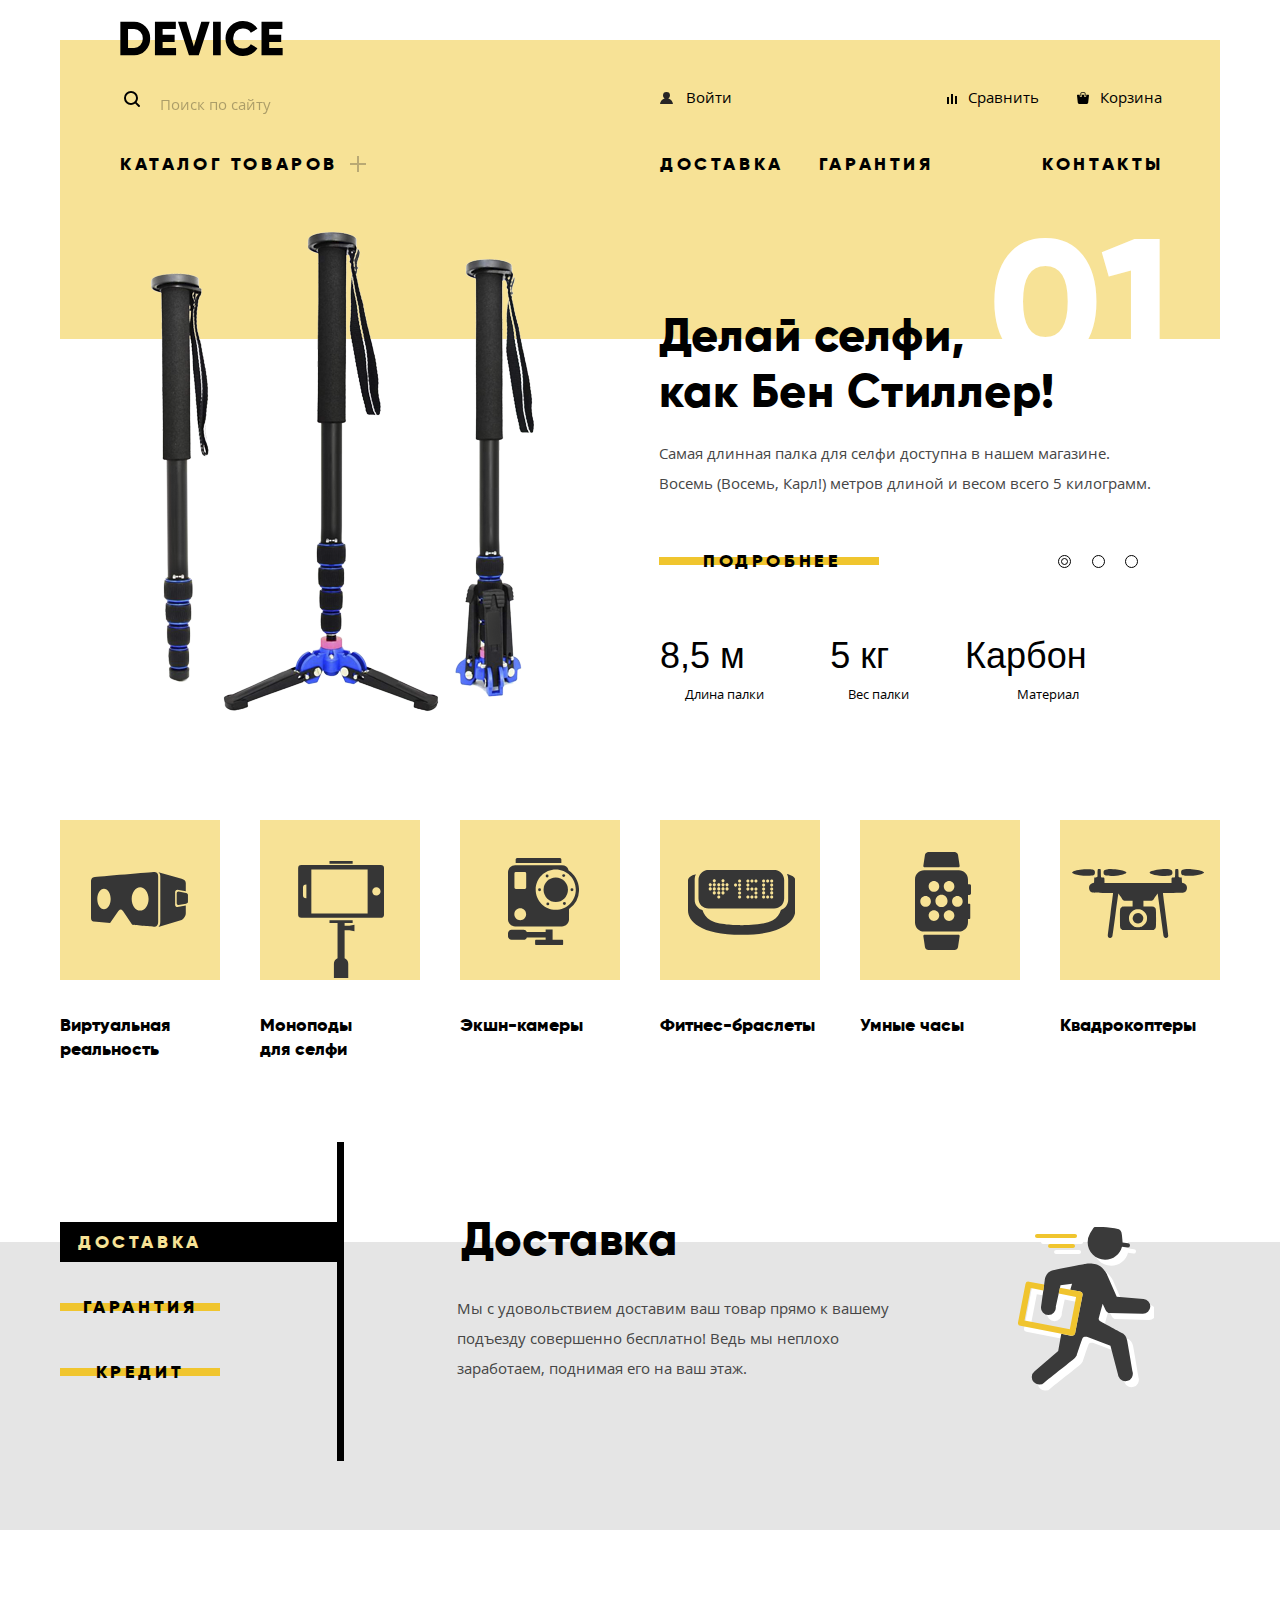
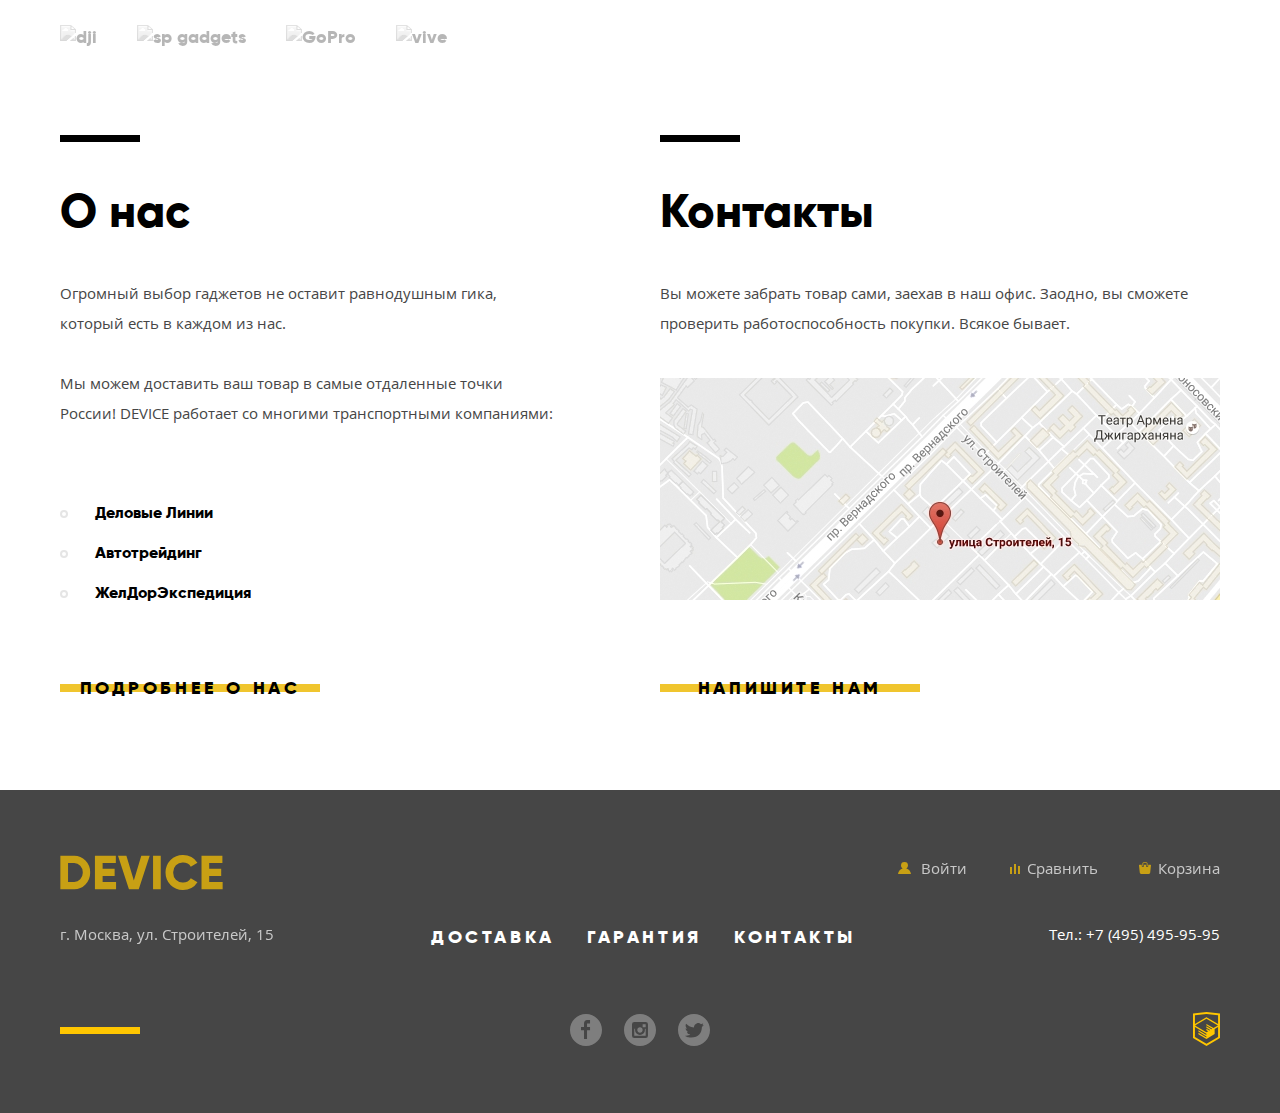
==== commit 7ee835cf: "Homework #6" ====
--- a/index.html
+++ b/index.html
@@ -17,6 +17,7 @@
                     <form action="https://echo.htmlacademy.ru" method="post">
                         <input type="search" name="search" placeholder="Поиск по сайту">
                         <a href="#" class="search-button">Найти</a>
+                        <span class="line"></span>
                     </form>
                 </div>
                 <div class="authorization-container">
--- a/css/style.css
+++ b/css/style.css
@@ -169,7 +169,7 @@
     display: flex;
     justify-content: space-between;
 
-    margin-bottom: 30px;
+    margin-bottom: 20px;
 }
 
 .main-menu div {
@@ -180,7 +180,7 @@
     position: relative;
 
     width: 440px;
-    min-height: 40px;
+    min-height: 50px;
 }
 
 .form-search form {
@@ -202,7 +202,10 @@
 }
 
 .form-search input[type="search"] {
+    position: relative;
+
     padding-left: 20px;
+    width: 360px;
 
     font-family: "opensans", "Arial", sans-serif;
     font-size: 15px;
@@ -212,7 +215,19 @@
     color: #000000;
     background-color: #f7e296;
     border: none;
-    opacity: 0.3;
+}
+
+.line {
+    position: absolute;
+    bottom: 4px;
+    left: 0;
+
+    width: 100%;
+    height: 2px;
+
+    background-color: #000000;
+
+    opacity: 0;
 }
 
 .form-search input[type="search"]::-webkit-input-placeholder {
@@ -223,36 +238,49 @@
     color: #000000;
 }
 
-.form-search input[type="search"]:hover {
+.form-search input[placeholder] {
+    opacity: 0.3;
+}
+
+.form-search input[placeholder]:hover {
     opacity: 0.6;
 }
 
-.form-search input[type="search"]:focus {
-    border-bottom: 2px solid #000000;
+.form-search input[placeholder]:focus {
     opacity: 1;
     outline: none;
 }
 
+.form-search input[type="search"]:focus+.search-button,
+.form-search input[type="search"]:focus+.search-button + .line {
+    opacity: 1;
+}
+
 .form-search input[type="search"]:focus+.search-button {
-    border: 2px solid #000000;
+    outline: 2px solid #000000;
+}
+
+.form-search .search-button:hover,
+.form-search .search-button:focus {
+    background-color: #000000;
+    color: #ffffff;
+    opacity: 0;
+}
+
+.form-search .search-button:active {
+    background-color: #000000;
+    color: #333333;
+
     opacity: 1;
 }
 
 .form-search .search-button {
     display: block;
+    padding: 7px 18px;
 
     opacity: 0;
-}
-
-.form-search .search-button:hover {
-    color: #ffffff;
-
-    background-color: #000000;
-    opacity: 1;
-}
-
-.form-search .search-button:active {
-    color: #252525;
+
+    z-index: 1;
 }
 
 .authorization-container {
@@ -1174,25 +1202,45 @@
 /*catalog*/
 
 .main-catalog h1 {
-    margin-top: 45px;
+    margin-top: 36px;
     padding-left: 60px;
     box-sizing: border-box;
-    margin-bottom: 30px;
+    margin-bottom: 25px;
 
     font-size: 47px;
     line-height: 48px;
+    letter-spacing: 0.01em;
 }
 
 .breadcrumbs {
     display: flex;
     box-sizing: border-box;
-    margin-bottom: 50px;
+    margin-top: 0;
+    padding: 0;
+    padding-left: 60px;
+
+    margin-bottom: 45px;
 
     list-style: none;
 }
 
 .breadcrumbs li {
-    padding-right: 20px;
+    position: relative;
+
+    padding-right: 35px;
+}
+
+.breadcrumbs li:not(:last-child)::after {
+    content: "";
+
+    position: absolute;
+    top: 9px;
+    right: 16px;
+
+    width: 4px;
+    height: 7px;
+
+    background-image: url("../img/nav-arrow.svg");
 }
 
 .breadcrumbs a {
@@ -1226,9 +1274,28 @@
 }
 
 .filter-catalog {
+    position: relative;
+
     display: flex;
     flex-direction: column;
+    box-sizing: border-box;
     width: 328px;
+    padding-left: 60px;
+}
+
+.filter-catalog::before {
+    content: "";
+
+    position: absolute;
+    top: 0;
+    right: 0;
+
+    width: 100vw;
+    height: 100%;
+
+    background-color: #eeeeee;
+
+    z-index: -1;
 }
 
 .filter-catalog h3,
@@ -1238,12 +1305,12 @@
     margin: 0;
     padding: 0;
     min-height: 70px;
-    padding-top: 25px;
+    padding-top: 23px;
 
     font-size: 16px;
     line-height: 24px;
     text-transform: uppercase;
-    letter-spacing: 0.2em;
+    letter-spacing: 0.24em;
 }
 
 .filter-catalog h3 {
@@ -1266,14 +1333,164 @@
 
     background-color: #dbdbdb;
     z-index: -1;
+}
+
+.form-checkbox {
+    width: 200px;
+}
+
+.form-checkbox fieldset {
+    position: relative;
+
+    margin: 0;
+    padding: 0;
+    box-sizing: border-box;
+}
+
+.form-checkbox fieldset::before {
+    content: "";
+
+    position: absolute;
+    top: 0;
+    left: 0;
+    width: 100%;
+    height: 2px;
+
+    background-color: #000000;
+}
+
+.form-checkbox legend {
+    padding-top: 11px;
+}
+
+/*range*/
+
+.range-filter {
+    margin-bottom: 28px;
+}
+
+.range-controle {
+    position: relative;
+
+    padding-top: 35px;
+
+    border-radius: 5px;
+}
+
+.range-controle .scale {
+    height: 2px;
+
+    width: 200px;
+
+    background: #d7dcde;
+}
+
+.range-controle .bar {
+    width: 60%;
+    height: 2px;
+
+    background: #91c92f;
+}
+
+.range-controle .toggle {
+    position: absolute;
+    top: 25px;
+    left: 0;
+
+    width: 5px;
+    height: 5px;
+    padding: 0;
+
+    border: 8px solid #ffffff;
+    background-color: #ababab;
+    -webkit-box-shadow: 0 2px 1px 0 #cfcfcf;
+            box-shadow: 0 2px 1px 0 #cfcfcf;
+    border-radius: 50%;
+    cursor: pointer;
+}
+
+.range-controle .toggle-min {
+    left: -5px;
+}
+
+.range-controle .toggle-max {
+    left: 107px;
+}
+
+.price-controls {
+    width: 180px;
+
+    display: -webkit-box;
+    display: -ms-flexbox;
+    display: flex;
+    -webkit-box-orient: horizontal;
+    -webkit-box-direction: normal;
+        -ms-flex-direction: row;
+            flex-direction: row;
+    -webkit-box-pack: justify;
+        -ms-flex-pack: justify;
+            justify-content: space-between;
+
+    font-size: 0;
+}
+
+.price-controls input {
+    width: 80px;
+
+    font-family: "PT Sans", Arial, sans-serif;
+    font-size: 17px;
+    font-weight: 400;
+    line-height: 18px;
+    text-transform: uppercase;
+    text-align: center;
+
+    border: none;
+    border-radius: 5px;
+    background-color: #f7f3ec;
+}
+
+.min-price input {
+    padding-right: 4px;
+}
+
+.price-controls label {
+    display: block;
+
+    width: 50%;
+    margin: 0;
+
+    font-size: 16px;
+    text-transform: uppercase;
 }
 
 .range-filter input[type="text"] {
     font-size: 14px;
     font-weight: 300;
     line-height: 24px;
+    text-transform: none;
+    text-align: left;
     opacity: 0.2;
 }
+
+.max-price {
+    text-align: right;
+    position: relative;
+}
+
+.max-price::before {
+    content:"";
+
+    position: absolute;
+    top: 19px;
+    left: -5px;
+
+    width: 10px;
+    height: 1px;
+
+    background-color: #000000;
+}
+
+/*checkbox+radio*/
 
 .filter-catalog ul {
     list-style: none;
@@ -1284,15 +1501,110 @@
 }
 
 .filter-catalog label {
+    position: relative;
+
+    margin-right: 0;
+    width: 50%;
+
     font-family: "opensans", "Arial", sans-serif;
     font-size: 14px;
     font-weight: 300;
     line-height: 40px;
 }
 
+.checkbox {
+    margin-bottom: 31px;
+}
+
+.checkbox-element {
+    position: absolute;
+    top: -2px;
+    left: -41px;
+
+    width: 23px;
+    height: 23px;
+    box-sizing: border-box;
+
+    border: 2px solid #000000;
+    border-radius: 3px;
+}
+
+.checkbox input:checked + .checkbox-element {
+    width: 26px;
+    background-image: url("../img/checkbox-on.svg");
+    background-repeat: no-repeat;
+    border: none;
+}
+
+.checkbox input:hover + .checkbox-element,
+.checkbox input:checked:hover + .checkbox-element,
+.checkbox input:focus + .checkbox-element,
+.checkbox input:checked:focus + .checkbox-element,
+.radio input:checked:hover + .radio-element::after,
+.radio input:checked:hover + .radio-element::before,
+.radio input:checked:focus + .radio-element::after,
+.radio input:checked:focus + .radio-element::before {
+    opacity: 0.6;
+}
+
+.checkbox input:disabled + .checkbox-element,
+.checkbox input:disabled:hover + .checkbox-element,
+.checkbox input:disabled:focus + .checkbox-element,
+.checkbox input:disabled + .checkbox-element + span,
+.radio input:checked:disabled + .radio-element::after,
+.radio input:checked:disabled + .radio-element::before,
+.radio input:disabled + .radio-element + span {
+    opacity: 0.25;
+}
+
+.radio {
+    margin-bottom: 32px;
+}
+
+.radio .radio-element::before {
+    content: "";
+
+    position: absolute;
+    top: -3px;
+    left: -41px;
+
+    width: 25px;
+    height: 25px;
+    box-sizing: border-box;
+
+    border: 5px solid #000000;
+    border-radius: 50%;
+}
+
+.radio .radio-element::after {
+    content: "";
+
+    position: absolute;
+    top: 5px;
+    left: -33px;
+
+    width: 9px;
+    height: 9px;
+    box-sizing: border-box;
+
+    background-color: #000000;
+    border-radius: 50%;
+
+    display: none;
+}
+
+.radio input:checked + .radio-element::after {
+    display: block;
+}
+
 .filter-catalog button {
+    width: 200px;
+    padding: 0;
+
     font-weight: bold;
     border: none;
+
+    background: none;
 }
 
 /*catalog*/
@@ -1301,6 +1613,7 @@
     box-sizing: border-box;
     width: 832px;
     padding-left: 72px;
+    margin-bottom: 5px;
 }
 
 .catalog-sorting {
@@ -1327,12 +1640,21 @@
     z-index: -1;
 }
 
+.catalog-sorting h3 {
+    margin-right: 50px;
+}
+
 .catalog-sorting ul {
     display: flex;
     margin: 0;
     padding: 0;
 
     list-style: none;
+}
+
+.sorting-list li {
+    margin-top: 21px;
+    margin-right: 30px;
 }
 
 .sorting-list a {
@@ -1345,6 +1667,48 @@
     opacity: 0.3;
 }
 
+.sorting-marker {
+    position: absolute;
+
+    top: 30px;
+    right: -11px;
+}
+
+.sorting-marker li {
+    margin-right: 10px;
+}
+
+.sorting-marker a {
+    display: block;
+    width: 11px;
+    height: 10px;
+
+    opacity: 0.2;
+}
+
+.catalog-sorting .marker-active {
+    opacity: 1;
+}
+
+.sorting-marker a:hover,
+.sorting-marker a:focus {
+    opacity: 0.4;
+}
+
+.sorting-marker a:active {
+    opacity: 1;
+}
+
+.sorting-marker-item:first-child a {
+    background-image: url("../img/icon-up-dir.svg");
+    background-repeat: no-repeat;
+}
+
+.sorting-marker-item:last-child a {
+    background-image: url("../img/icon-down-dir.svg");
+    background-repeat: no-repeat;
+}
+
 .sorting-list a:hover,
 .sorting-list a:focus {
     opacity: 0.6;
@@ -1360,21 +1724,31 @@
     margin: 0;
     padding: 0;
     margin-left: -40px;
-    margin-bottom: 40px;
 
     list-style: none;
 }
 
 .catalog-list li {
+    position: relative;
+
     width: 360px;
+    min-height: 460px;
     margin-left: 40px;
+    margin-bottom: 45px;
 }
 
 .catalog-item {
     color: inherit;
 }
 
+.catalog-item img {
+    margin-bottom: 25px;
+}
+
 .catalog-list .price {
+    margin: 0;
+    padding: 0;
+
     font-size: 16px;
     font-weight: 300;
     line-height: 24px;
@@ -1400,12 +1774,85 @@
     opacity: 0.2;
 }
 
+.popup-catalog {
+    position: absolute;
+    top: 0;
+    left: 0;
+
+    display: flex;
+    flex-direction: column;
+    width: 360px;
+    height: 380px;
+    padding-top: 170px;
+    box-sizing: border-box;
+
+    background-color: rgba(238, 238, 238, 0.7);
+    opacity: 0;
+
+    z-index: 1;
+}
+
+.popup-catalog a {
+    display: block;
+    text-align: center;
+}
+
+.button-basket {
+    width: 200px;
+    margin: 0 auto;
+}
+
+.catalog-item:hover .popup-catalog,
+.catalog-item:focus .popup-catalog {
+    opacity: 1;
+}
+
+.price-container {
+    display: flex;
+    justify-content: space-between;
+}
+
+.price-container a {
+    display: block;
+    width: 260px;
+
+    letter-spacing: 0.01em;
+}
+
+/*New marker*/
+
+.new-marker::after {
+    content: "New";
+
+    position: absolute;
+    right: 25px;
+    top: 30px;
+
+    width: 60px;
+    height: 61px;
+    padding-top: 17px;
+    box-sizing: border-box;
+
+    font-size: 14px;
+    font-weight: bold;
+    line-height: 24px;
+    text-transform: uppercase;
+    text-align: center;
+
+    border: 2px solid #000000;
+    border-radius: 50%;
+    opacity: 0.1;
+}
+
 /*pagination*/
 
 .pagination {
     display: flex;
     justify-content: space-between;
+    align-items: center;
+    min-height: 70px;
     margin-bottom: 72px;
+    margin-top: -10px;
 
     background-color: #ebebeb;
 }
@@ -1413,15 +1860,34 @@
 .pagination ul {
     display: flex;
 
+    width: 90px;
+    margin: 0;
+    padding: 0;
+
     list-style: none;
 }
 
+.pagination li {
+    margin-left: 28px;
+}
+
+.pagination li:first-child {
+    margin-left: 8px;
+}
+
 .pagination a {
+    font-size: 16px;
+    font-weight: bold;
+    line-height: 24px;
+    text-transform: uppercase;
+    letter-spacing: 0.2em;
+
     color: #000000;
 }
 
 .back-next {
     display: block;
+    padding: 23px 30px;
 }
 
 .back-next:hover,
@@ -1446,6 +1912,10 @@
     opacity: 1;
 }
 
+.pagination-active a {
+    opacity: 1;
+}
+
 /*footer*/
 
 .footer-container {
@@ -1481,12 +1951,12 @@
 .authorization-footer-container div {
     position: relative;
 
-    margin-left: 32px;
+    margin-left: 30px;
     padding-left: 30px;
 }
 
-.authorization-footer {
-    margin: 0;
+.authorization-footer .user-name {
+    margin-right: 15px;
 }
 
 .authorization-footer a::before {
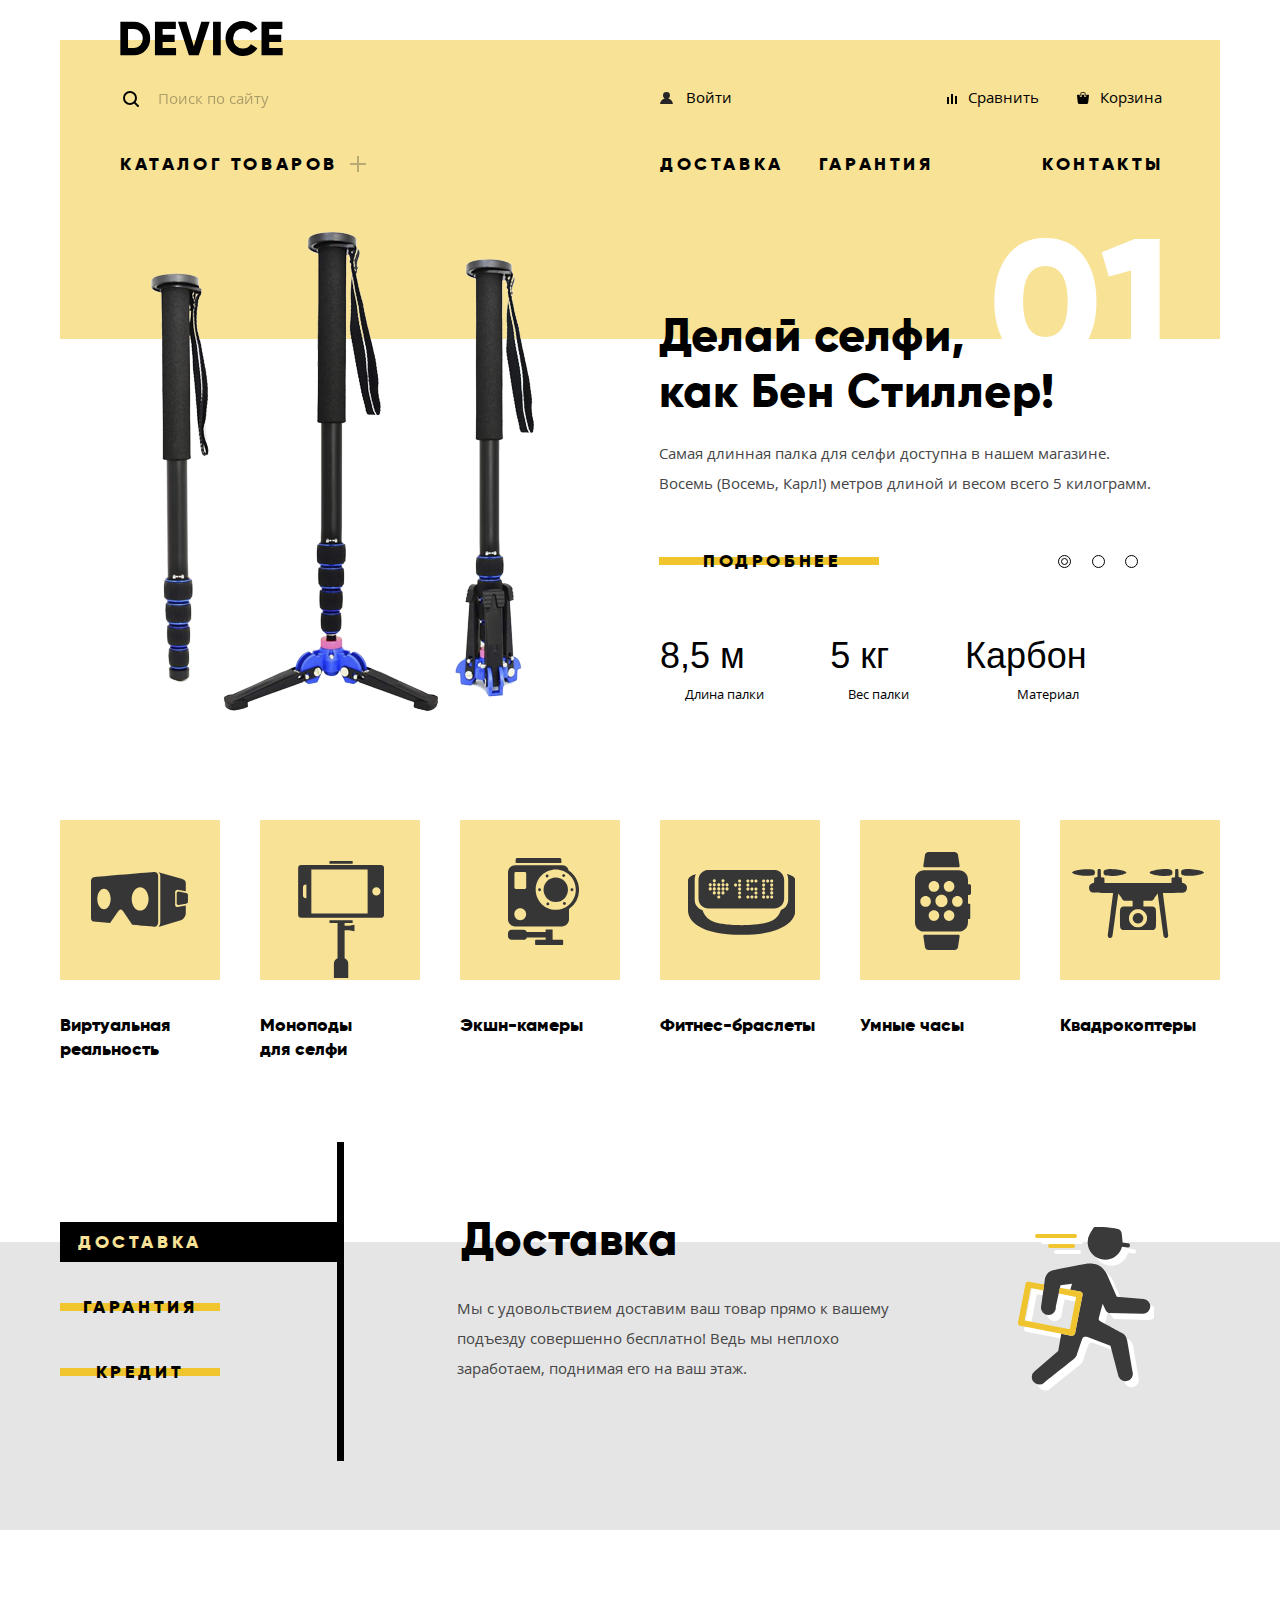
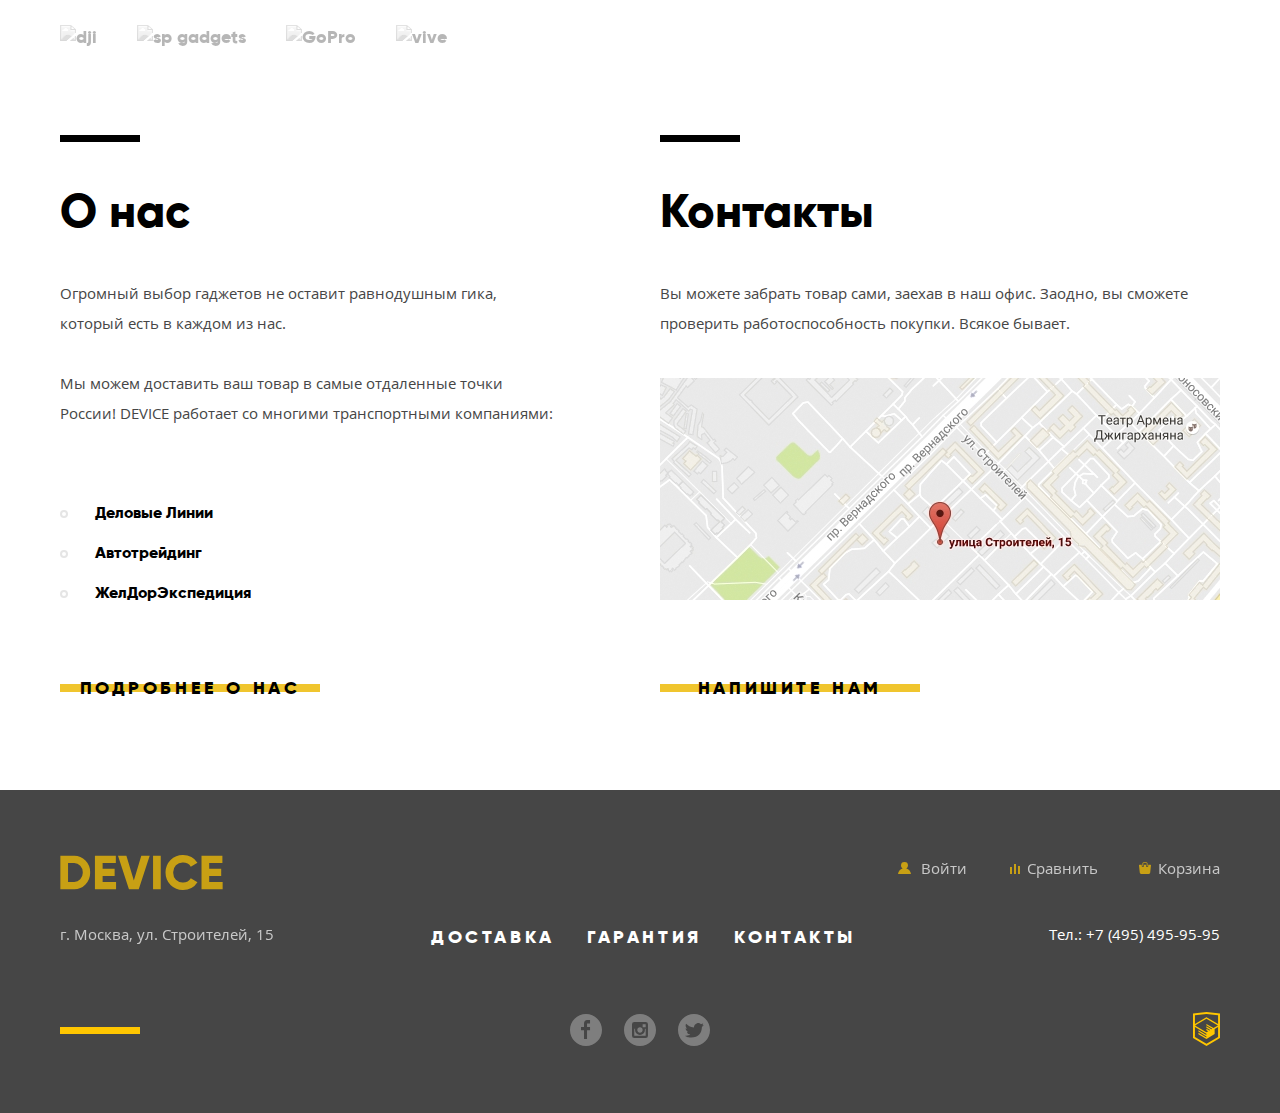
==== commit 68448e29: "Corrected" ====
--- a/index.html
+++ b/index.html
@@ -17,7 +17,6 @@
                     <form action="https://echo.htmlacademy.ru" method="post">
                         <input type="search" name="search" placeholder="Поиск по сайту">
                         <a href="#" class="search-button">Найти</a>
-                        <span class="line"></span>
                     </form>
                 </div>
                 <div class="authorization-container">
@@ -61,7 +60,7 @@
             <div class="slider container">
                 <ul class="slides-button-list">
                     <li>
-                        <a href="http://www.slamdunk.ru/" class="slide-button slide-one">
+                        <a href="#" class="slide-button slide-one">
                             <span class="visually-hidden">Первый слайд</span>
                         </a>
                     </li>
@@ -102,7 +101,7 @@
                             </div>
                         </div>
     				</li>
-    				<li class="slider-item slider-smartWatch">
+    				<li class="slider-item slider-smart-Watch">
                         <div class="offers">
                             <img src="img/slider-2.png" alt="Фитнес-браслет" width="345" height="485">
                             <div class="slider-container">
@@ -172,7 +171,7 @@
                             <p>Фитнеc-браслеты</p>
                         </a>
     				</li>
-    				<li class="index-cotalog-item cotalog-smartWatch">
+    				<li class="index-cotalog-item cotalog-smart-Watch">
     					<a href="#">
                             <div class="icon-container"></div>
                             <p>Умные часы</p>
--- a/css/style.css
+++ b/css/style.css
@@ -176,11 +176,14 @@
     padding-left: 20px;
 }
 
-.form-search {
+.main-menu .form-search {
     position: relative;
 
     width: 440px;
     min-height: 50px;
+    padding-left: 0;
+    margin-top: -8px;
+    margin-bottom: 8px;
 }
 
 .form-search form {
@@ -191,20 +194,24 @@
     content: "";
 
     position: absolute;
-    top: 9px;
-    left: 4px;
+    top: 17px;
+    left: 3px;
 
     width: 16px;
     height: 16px;
 
     background-image: url("../img/search.svg");
     background-repeat: no-repeat;
+
+    z-index: 1;
 }
 
 .form-search input[type="search"] {
     position: relative;
 
-    padding-left: 20px;
+    margin: 0;
+    padding-left: 38px;
+    min-height: 50px;
     width: 360px;
 
     font-family: "opensans", "Arial", sans-serif;
@@ -217,19 +224,6 @@
     border: none;
 }
 
-.line {
-    position: absolute;
-    bottom: 4px;
-    left: 0;
-
-    width: 100%;
-    height: 2px;
-
-    background-color: #000000;
-
-    opacity: 0;
-}
-
 .form-search input[type="search"]::-webkit-input-placeholder {
     color: #000000;
 }
@@ -239,6 +233,7 @@
 }
 
 .form-search input[placeholder] {
+    padding-top: 0;
     opacity: 0.3;
 }
 
@@ -251,13 +246,13 @@
     outline: none;
 }
 
-.form-search input[type="search"]:focus+.search-button,
-.form-search input[type="search"]:focus+.search-button + .line {
+.form-search input[type="search"]:focus+.search-button {
     opacity: 1;
-}
-
-.form-search input[type="search"]:focus+.search-button {
-    outline: 2px solid #000000;
+    border: 2px solid #000000;
+}
+
+.form-search input[type="search"]:focus {
+    border-bottom: 2px solid #000000;
 }
 
 .form-search .search-button:hover,
@@ -276,7 +271,9 @@
 
 .form-search .search-button {
     display: block;
-    padding: 7px 18px;
+    padding: 0 18px;
+    padding-top: 7px;
+    box-sizing: border-box;
 
     opacity: 0;
 
@@ -407,7 +404,7 @@
     margin-right: 240px;
     margin-bottom: 24px;
 
-    z-index: 3;
+    z-index:4;
 }
 
 .main-nav h2::after {
@@ -459,7 +456,7 @@
     padding: 0;
     width: 500px;
 
-    z-index: 3;
+    z-index: 4;
 }
 
 .header-service li:nth-child(1) {
@@ -507,7 +504,7 @@
     display: none;
     background-color: #f7e296;
 
-    z-index: 5;
+    z-index: 3;
 }
 
 .cotalog-show {
@@ -596,7 +593,7 @@
     width: 384px;
 }
 
-.slider-smartWatch img {
+.slider-smart-Watch img {
     margin-left: 95px;
     margin-top: 47px;
     margin-right: 135px;
@@ -641,7 +638,7 @@
     z-index: 1;
 }
 
-.slider-smartWatch .offers::after {
+.slider-smart-Watch .offers::after {
     content: "02";
 
     position: absolute;
@@ -692,7 +689,7 @@
     border-radius: 50%;
 }
 
-.slider-smartWatch::after {
+.slider-smart-Watch::after {
     content: "";
 
     position: absolute;
@@ -741,7 +738,7 @@
     letter-spacing: 0.01em;
 }
 
-.slider-smartWatch b {
+.slider-smart-Watch b {
     padding-right: 98px;
 }
 
@@ -885,7 +882,7 @@
     background-repeat: no-repeat;
 }
 
-.cotalog-smartWatch .icon-container::before {
+.cotalog-smart-Watch .icon-container::before {
     position: absolute;
     content: "";
     top: 32px;
